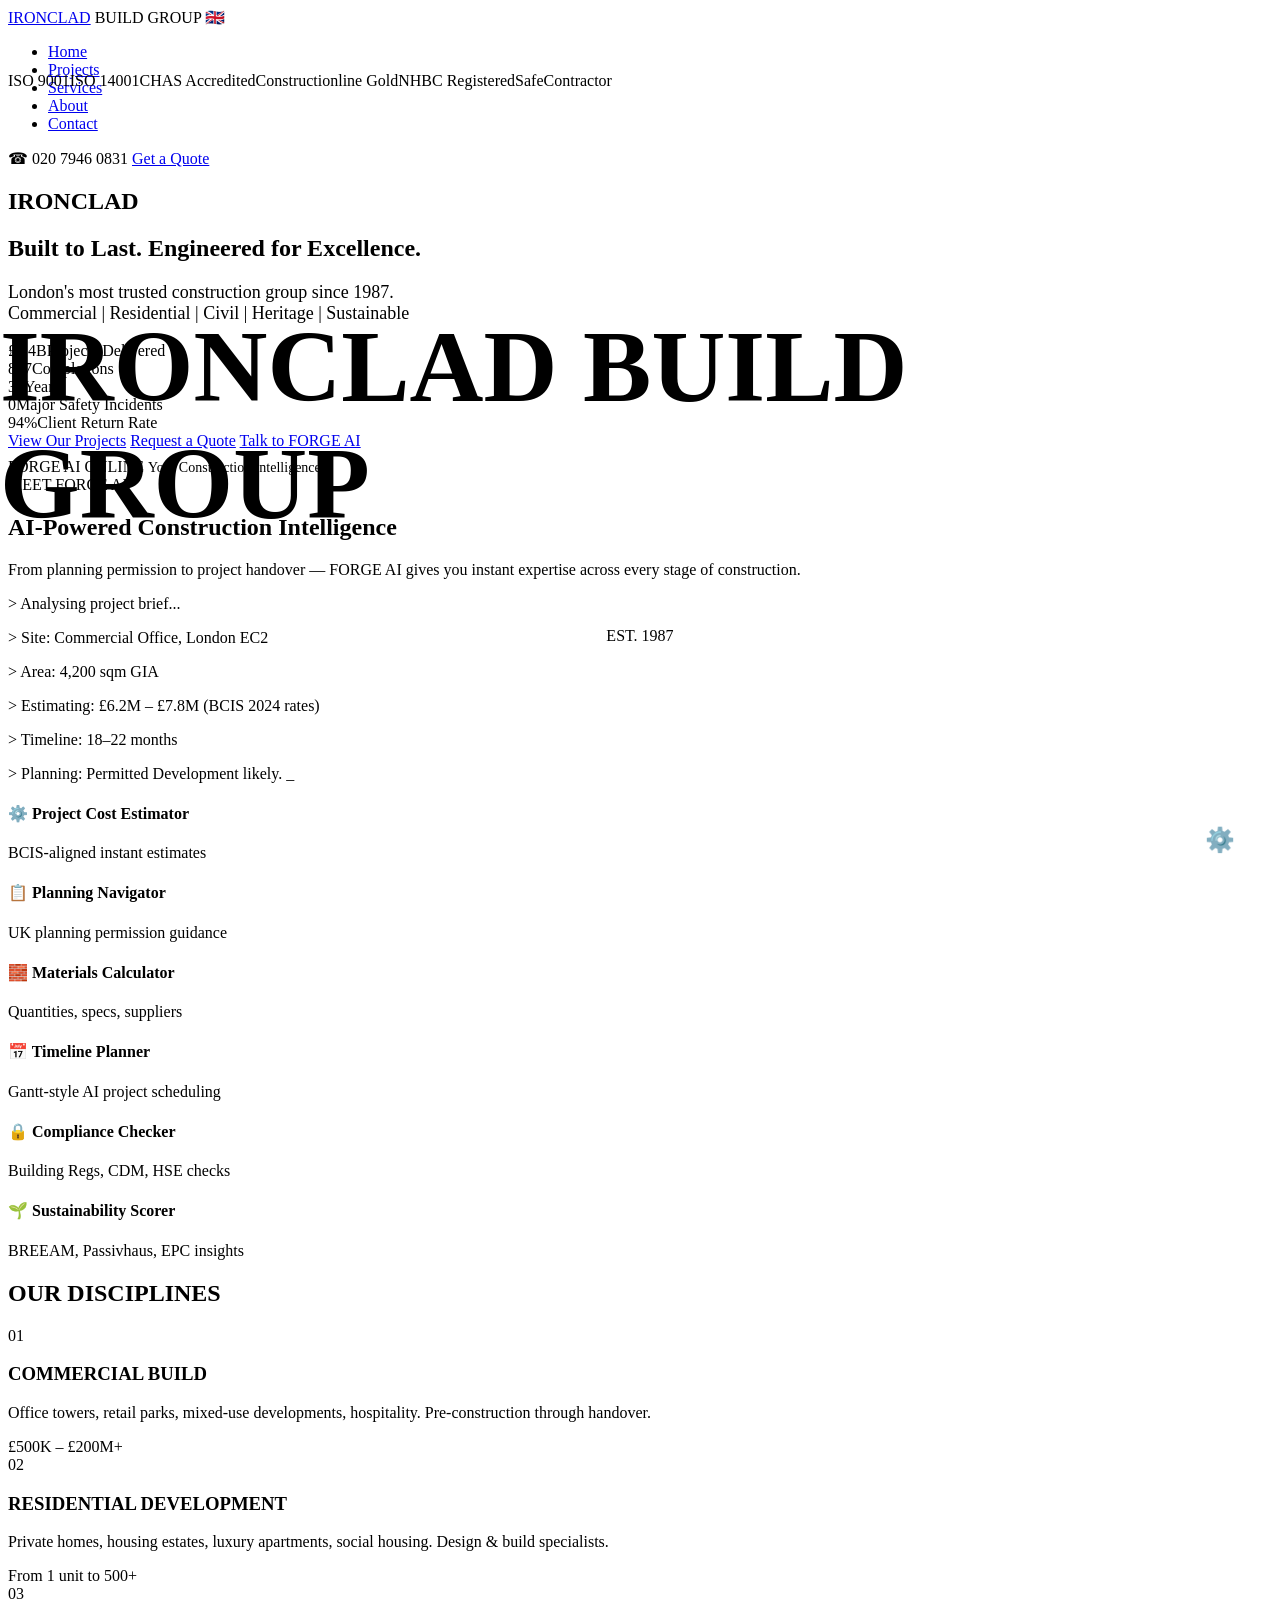
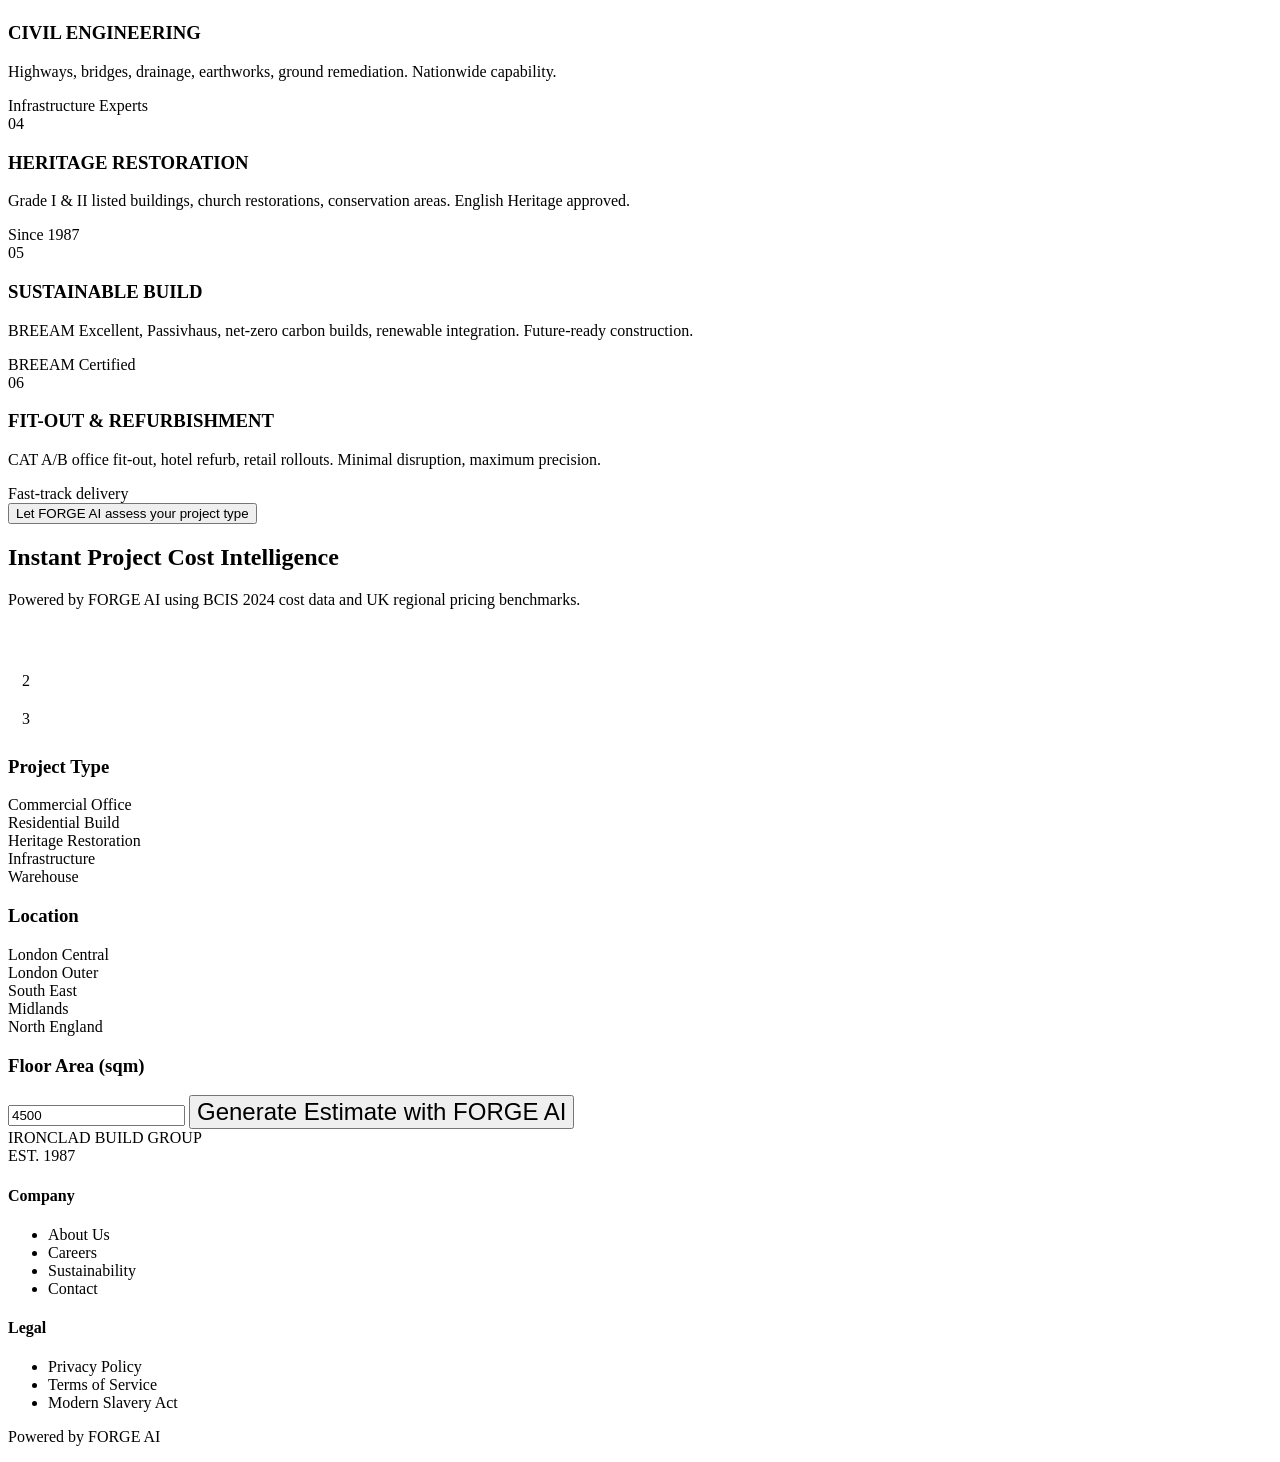
==== index.html @ 3a33c3cc "Add files via upload" ====
<!DOCTYPE html>
<html lang="en">
<head>
  <meta charset="UTF-8">
  <meta name="viewport" content="width=device-width, initial-scale=1.0">
  <title>IRONCLAD BUILD GROUP | UK Construction Contractors</title>
  <meta name="description" content="London's most trusted premium construction group since 1987. Specialising in Commercial, Residential, Civil Engineering, and Heritage Restoration.">
  <meta name="theme-color" content="#0C0C0C">
  <link rel="canonical" href="https://ironcladbuild.co.uk">
  
  <link rel="preconnect" href="https://fonts.googleapis.com">
  <link rel="preconnect" href="https://fonts.gstatic.com" crossorigin>
  <link href="https://fonts.googleapis.com/css2?family=Barlow+Semi+Condensed:wght@400;600&family=JetBrains+Mono&family=Oswald:wght@400;700;900&family=Source+Serif+4:opsz,wght@8..60,400;8..60,600&display=swap" rel="stylesheet">
  
  <link rel="stylesheet" href="css/variables.css">
  <link rel="stylesheet" href="css/reset.css">
  <link rel="stylesheet" href="css/typography.css">
  <link rel="stylesheet" href="css/layout.css">
  <link rel="stylesheet" href="css/components.css">
  <link rel="stylesheet" href="css/animations.css">
  <link rel="stylesheet" href="css/responsive.css">
  
  <script type="application/ld+json">
  {
    "@context": "https://schema.org",
    "@type": "ConstructionContractor",
    "name": "IRONCLAD BUILD GROUP",
    "foundingDate": "1987",
    "address": {
      "@type": "PostalAddress",
      "addressLocality": "London",
      "addressCountry": "UK"
    },
    "telephone": "+44 20 7946 0831",
    "url": "https://ironcladbuild.co.uk"
  }
  </script>

  <script type="module" src="js/main.js" defer></script>
</head>
<body>

  <!-- PAGE INTRO -->
  <div class="site-intro" style="position:fixed; inset:0; background:var(--color-void); z-index:99999; display:flex; flex-direction:column; align-items:center; justify-content:center; transition:clip-path 1s cubic-bezier(0.7,0,0.3,1);">
    <h1 class="font-display color-chrome" style="font-size:clamp(40px, 8vw, 120px);">IRONCLAD BUILD GROUP</h1>
    <p class="font-mono color-amber tracking-widest mt-4">EST. 1987</p>
  </div>

  <!-- NAVIGATION -->
  <nav class="nav">
    <div class="container nav-container w-full">
      <div class="nav__logo">
        <a href="#" class="nav__logo-main">IRONCLAD</a>
        <span class="nav__logo-sub">BUILD GROUP 🇬🇧</span>
      </div>
      <ul class="nav__links">
        <li><a href="#hero" class="nav__link">Home</a></li>
        <li><a href="#projects" class="nav__link">Projects</a></li>
        <li><a href="#services" class="nav__link">Services</a></li>
        <li><a href="#team" class="nav__link">About</a></li>
        <li><a href="#contact" class="nav__link">Contact</a></li>
      </ul>
      <div class="nav__right">
        <span class="nav__phone">☎ 020 7946 0831</span>
        <a href="#contact" class="btn btn-blue nav__cta">Get a Quote</a>
      </div>
    </div>
  </nav>
  <div class="accreditation-strip" style="position:absolute; top:72px; width:100%; z-index:190;">
    <span>ISO 9001</span><span>ISO 14001</span><span>CHAS Accredited</span><span>Constructionline Gold</span><span>NHBC Registered</span><span>SafeContractor</span>
  </div>

  <!-- HERO -->
  <section id="hero" class="hero">
    <div class="hero__bg"></div>
    <div class="hero__blueprint"></div>
    <div class="hero__scanline"></div>
    
    <div class="container hero__content w-full h-full flex flex-col justify-center">
      <h1 class="hero__mega animate-from-left">IRONCLAD</h1>
      <h2 class="hero__headline animate-on-scroll">Built to Last. Engineered for Excellence.</h2>
      <p class="font-body color-chrome mt-4" style="max-width:600px; font-size:18px;">London's most trusted construction group since 1987.<br>Commercial | Residential | Civil | Heritage | Sustainable</p>
      
      <div class="hero__stats animate-on-scroll stagger-2">
        <div class="hero__stat"><span class="hero__stat-val">£2.4B</span><span class="hero__stat-label">Projects Delivered</span></div>
        <div class="hero__stat"><span class="hero__stat-val">847</span><span class="hero__stat-label">Completions</span></div>
        <div class="hero__stat"><span class="hero__stat-val">36</span><span class="hero__stat-label">Years</span></div>
        <div class="hero__stat"><span class="hero__stat-val">0</span><span class="hero__stat-label">Major Safety Incidents</span></div>
        <div class="hero__stat"><span class="hero__stat-val">94%</span><span class="hero__stat-label">Client Return Rate</span></div>
      </div>
      
      <div class="flex gap-4 mt-8 animate-on-scroll stagger-3">
        <a href="#projects" class="btn btn-blue">View Our Projects</a>
        <a href="#contact" class="btn btn-amber">Request a Quote</a>
        <a href="#forge-intro" class="btn btn-ghost hover-blue-glow">Talk to FORGE AI</a>
      </div>
    </div>
    
    <!-- FORGE TEASER -->
    <div class="forge-teaser hover-blue-glow" style="cursor:pointer; z-index:30;" id="forge-teaser-btn">
      <div class="pulse-dot" style="width:8px; height:8px; background:var(--color-amber); border-radius:50%; animation:amber-pulse 2s infinite;"></div>
      <div class="flex flex-col">
        <span class="font-mono text-label color-amber">FORGE AI ONLINE</span>
        <span class="font-heading" style="font-size:14px;">Your Construction Intelligence</span>
      </div>
    </div>
  </section>

  <!-- FORGE INTRO -->
  <section id="forge-intro" class="section section--concrete border-bottom">
    <div class="container grid grid-2">
      <div class="flex flex-col justify-center animate-on-scroll">
        <span class="font-mono text-label color-amber mb-2">MEET FORGE AI</span>
        <h2 class="font-heading text-headline">AI-Powered Construction Intelligence</h2>
        <p class="font-body text-body color-muted mt-4 max-w-lg">From planning permission to project handover — FORGE AI gives you instant expertise across every stage of construction.</p>
        
        <div class="mt-8 bg-void p-6 border-blueprint">
          <p class="font-mono text-small color-blue">> Analysing project brief...</p>
          <p class="font-mono text-small color-chrome mt-2">> Site: Commercial Office, London EC2</p>
          <p class="font-mono text-small color-chrome">> Area: 4,200 sqm GIA</p>
          <p class="font-mono text-small color-amber mt-2">> Estimating: £6.2M – £7.8M (BCIS 2024 rates)</p>
          <p class="font-mono text-small color-chrome mt-2">> Timeline: 18–22 months</p>
          <p class="font-mono text-small color-lime mt-2">> Planning: Permitted Development likely. <span style="animation:hazardPulse 1s infinite;">_</span></p>
        </div>
      </div>
      
      <div class="grid grid-2 gap-4 animate-on-scroll stagger-2">
        <div class="p-6 bg-plate border">
          <h4 class="font-heading text-title">⚙️ Project Cost Estimator</h4>
          <p class="font-body text-small color-muted mt-2">BCIS-aligned instant estimates</p>
        </div>
        <div class="p-6 bg-plate border">
          <h4 class="font-heading text-title">📋 Planning Navigator</h4>
          <p class="font-body text-small color-muted mt-2">UK planning permission guidance</p>
        </div>
        <div class="p-6 bg-plate border">
          <h4 class="font-heading text-title">🧱 Materials Calculator</h4>
          <p class="font-body text-small color-muted mt-2">Quantities, specs, suppliers</p>
        </div>
        <div class="p-6 bg-plate border">
          <h4 class="font-heading text-title">📅 Timeline Planner</h4>
          <p class="font-body text-small color-muted mt-2">Gantt-style AI project scheduling</p>
        </div>
        <div class="p-6 bg-plate border">
          <h4 class="font-heading text-title">🔒 Compliance Checker</h4>
          <p class="font-body text-small color-muted mt-2">Building Regs, CDM, HSE checks</p>
        </div>
        <div class="p-6 bg-plate border">
          <h4 class="font-heading text-title">🌱 Sustainability Scorer</h4>
          <p class="font-body text-small color-muted mt-2">BREEAM, Passivhaus, EPC insights</p>
        </div>
      </div>
    </div>
  </section>

  <!-- SERVICES -->
  <section id="services" class="section services">
    <div class="container animate-on-scroll">
      <h2 class="font-display text-headline mb-8">OUR DISCIPLINES</h2>
      <div class="services__grid">
        <!-- Service cards injected by JS or hardcoded below -->
        <div class="service-card hover-lift-heavy">
          <div class="service-card__number">01</div>
          <div class="service-card__content">
            <h3 class="font-display text-title mt-4">COMMERCIAL BUILD</h3>
            <p class="font-body color-muted mt-2 mb-4">Office towers, retail parks, mixed-use developments, hospitality. Pre-construction through handover.</p>
            <span class="service-card__tag">£500K – £200M+</span>
          </div>
        </div>
        <div class="service-card hover-lift-heavy">
          <div class="service-card__number">02</div>
          <div class="service-card__content">
            <h3 class="font-display text-title mt-4">RESIDENTIAL DEVELOPMENT</h3>
            <p class="font-body color-muted mt-2 mb-4">Private homes, housing estates, luxury apartments, social housing. Design & build specialists.</p>
            <span class="service-card__tag">From 1 unit to 500+</span>
          </div>
        </div>
        <div class="service-card hover-lift-heavy">
          <div class="service-card__number">03</div>
          <div class="service-card__content">
            <h3 class="font-display text-title mt-4">CIVIL ENGINEERING</h3>
            <p class="font-body color-muted mt-2 mb-4">Highways, bridges, drainage, earthworks, ground remediation. Nationwide capability.</p>
            <span class="service-card__tag">Infrastructure Experts</span>
          </div>
        </div>
        <div class="service-card hover-lift-heavy">
          <div class="service-card__number">04</div>
          <div class="service-card__content">
            <h3 class="font-display text-title mt-4">HERITAGE RESTORATION</h3>
            <p class="font-body color-muted mt-2 mb-4">Grade I & II listed buildings, church restorations, conservation areas. English Heritage approved.</p>
            <span class="service-card__tag">Since 1987</span>
          </div>
        </div>
        <div class="service-card hover-lift-heavy">
          <div class="service-card__number">05</div>
          <div class="service-card__content">
            <h3 class="font-display text-title mt-4">SUSTAINABLE BUILD</h3>
            <p class="font-body color-muted mt-2 mb-4">BREEAM Excellent, Passivhaus, net-zero carbon builds, renewable integration. Future-ready construction.</p>
            <span class="service-card__tag">BREEAM Certified</span>
          </div>
        </div>
        <div class="service-card hover-lift-heavy">
          <div class="service-card__number">06</div>
          <div class="service-card__content">
            <h3 class="font-display text-title mt-4">FIT-OUT & REFURBISHMENT</h3>
            <p class="font-body color-muted mt-2 mb-4">CAT A/B office fit-out, hotel refurb, retail rollouts. Minimal disruption, maximum precision.</p>
            <span class="service-card__tag">Fast-track delivery</span>
          </div>
        </div>
      </div>
      <div class="mt-8 text-center w-full focus">
         <button class="btn btn-ghost">Let FORGE AI assess your project type</button>
      </div>
    </div>
  </section>

  <!-- ESTIMATOR -->
  <section id="estimator" class="section section--dark estimator border-top border-bottom">
    <div class="container animate-on-scroll">
      <div class="text-center mb-8">
        <h2 class="font-display text-headline">Instant Project Cost Intelligence</h2>
        <p class="font-body color-muted max-w-2xl mx-auto">Powered by FORGE AI using BCIS 2024 cost data and UK regional pricing benchmarks.</p>
      </div>
      
      <div class="est-progress flex-center gap-4 mb-8">
        <div class="circle" style="width:36px;height:36px;border-radius:50%;border:1px solid var(--color-blue);background:var(--color-blue);color:#fff;display:flex;align-items:center;justify-content:center;">1</div>
        <div style="height:2px; flex:1; background:var(--color-border);"></div>
        <div class="circle" style="width:36px;height:36px;border-radius:50%;border:1px solid var(--color-border);display:flex;align-items:center;justify-content:center;">2</div>
        <div style="height:2px; flex:1; background:var(--color-border);"></div>
        <div class="circle" style="width:36px;height:36px;border-radius:50%;border:1px solid var(--color-border);display:flex;align-items:center;justify-content:center;">3</div>
      </div>

      <div class="bg-plate p-8 border" id="est-step-container">
        <h3 class="font-heading text-title mb-4">Project Type</h3>
        <div class="flex flex-wrap gap-2 mb-8">
          <div class="chip selected">Commercial Office</div>
          <div class="chip">Residential Build</div>
          <div class="chip">Heritage Restoration</div>
          <div class="chip">Infrastructure</div>
          <div class="chip">Warehouse</div>
        </div>
        
        <h3 class="font-heading text-title mb-4">Location</h3>
        <div class="flex flex-wrap gap-2 mb-8">
          <div class="chip selected">London Central</div>
          <div class="chip">London Outer</div>
          <div class="chip">South East</div>
          <div class="chip">Midlands</div>
          <div class="chip">North England</div>
        </div>
        
        <h3 class="font-heading text-title mb-4">Floor Area (sqm)</h3>
        <input type="number" class="w-full p-4 bg-void border color-chrome mb-4" placeholder="e.g. 4500" value="4500">
        
        <button class="btn btn-blue w-full est-btn-generate" style="font-size:24px;">Generate Estimate with FORGE AI</button>
      </div>
      
      <div class="estimate-result bg-void border mt-8 p-8" id="est-result-panel" style="display:none; border-top: 3px solid var(--color-blue);">
         <!-- JS injected results -->
      </div>
    </div>
  </section>

  <!-- TIMELINE PLANNER & OTHERS OMITTED FOR BREVITY, JS PLUGGED LATER -->

  <footer class="footer bg-void border-top section">
    <div class="container grid grid-4">
      <div>
        <div class="font-display text-title mb-2">IRONCLAD BUILD GROUP</div>
        <div class="font-mono color-amber text-small">EST. 1987</div>
      </div>
      <div>
        <h4 class="font-heading text-subtitle mb-4">Company</h4>
        <ul class="color-muted gap-2 flex flex-col font-body">
          <li>About Us</li><li>Careers</li><li>Sustainability</li><li>Contact</li>
        </ul>
      </div>
      <div>
        <h4 class="font-heading text-subtitle mb-4">Legal</h4>
        <ul class="color-muted gap-2 flex flex-col font-body">
          <li>Privacy Policy</li><li>Terms of Service</li><li>Modern Slavery Act</li>
        </ul>
      </div>
      <div>
         <p class="font-mono color-chrome text-small">Powered by FORGE AI</p>
      </div>
    </div>
  </footer>

  <!-- FORGE AI WIDGET -->
  <div class="forge-fab" style="position:fixed;bottom:30px;right:30px;width:60px;height:60px;background:var(--color-blue);border-radius:50%;display:flex;align-items:center;justify-content:center;cursor:pointer;z-index:999;box-shadow:var(--shadow-blue);">
     <span style="font-size:24px;">⚙️</span>
  </div>

</body>
</html>
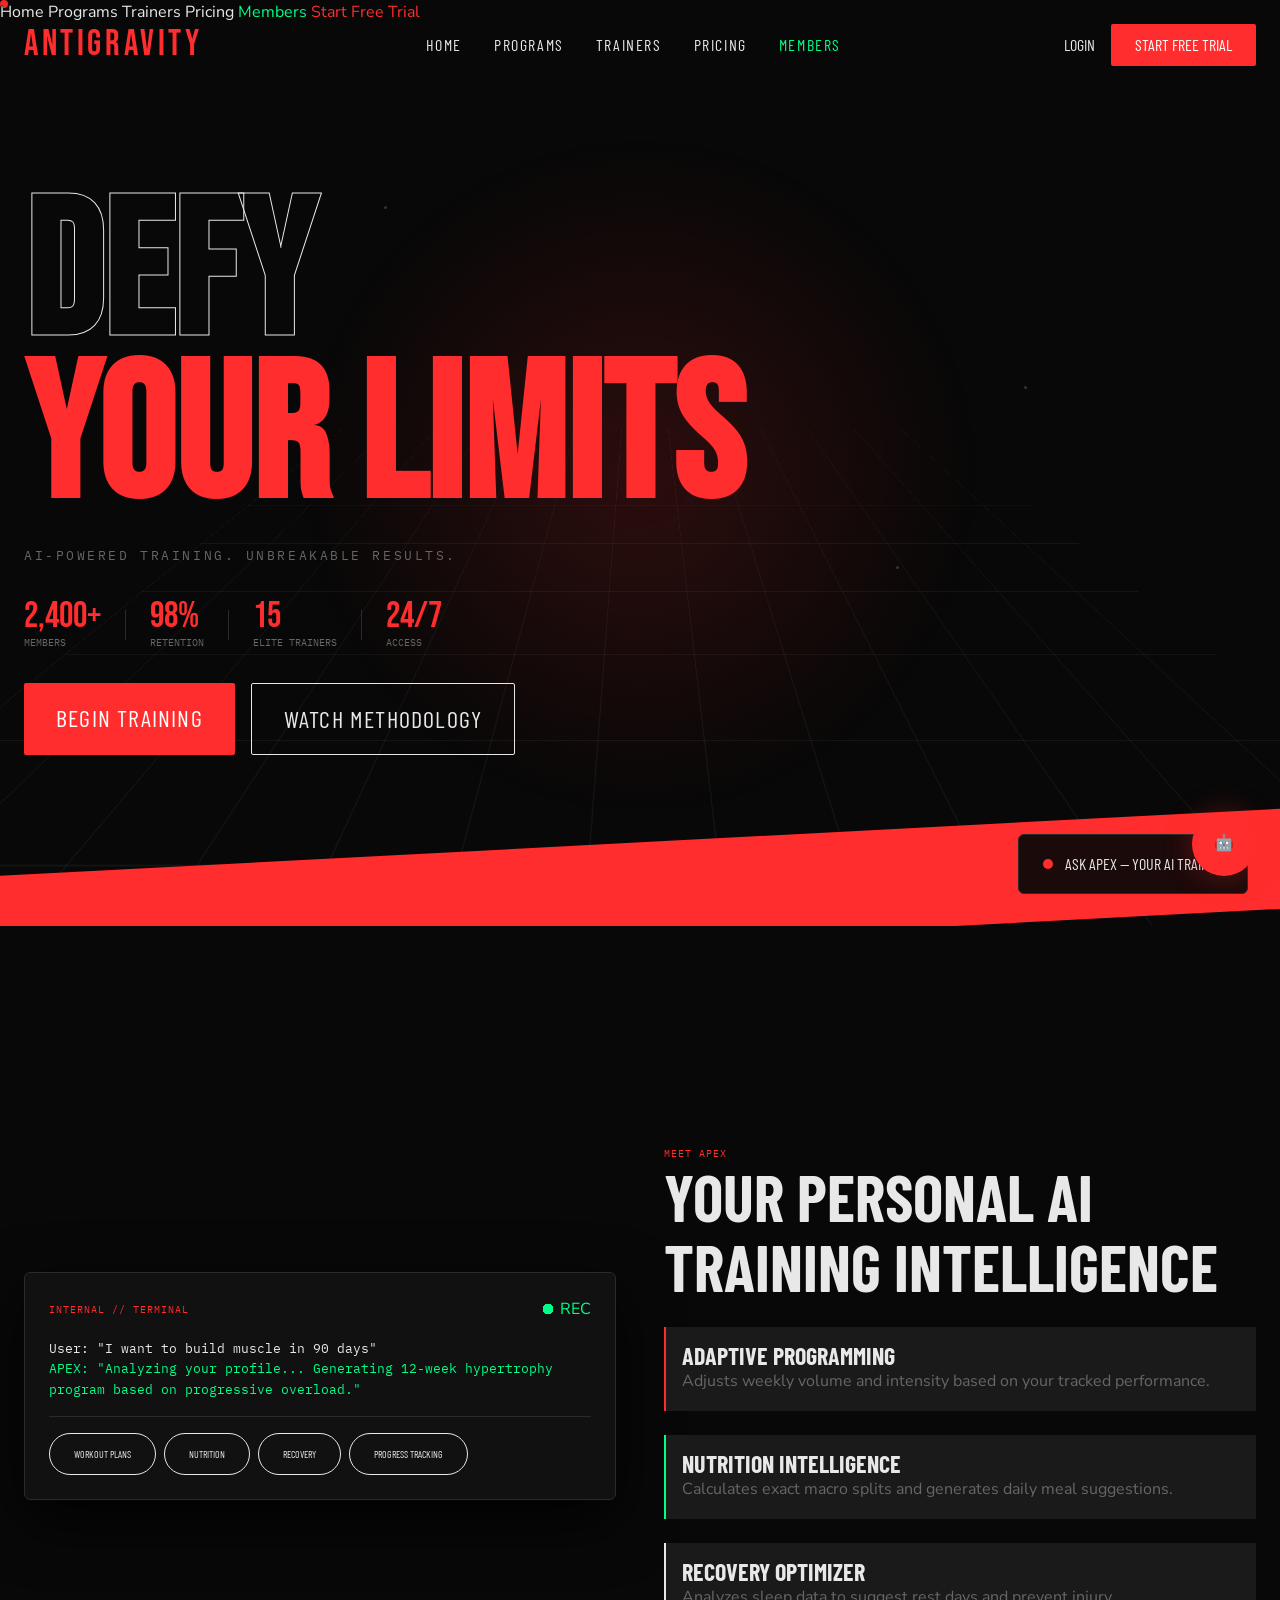
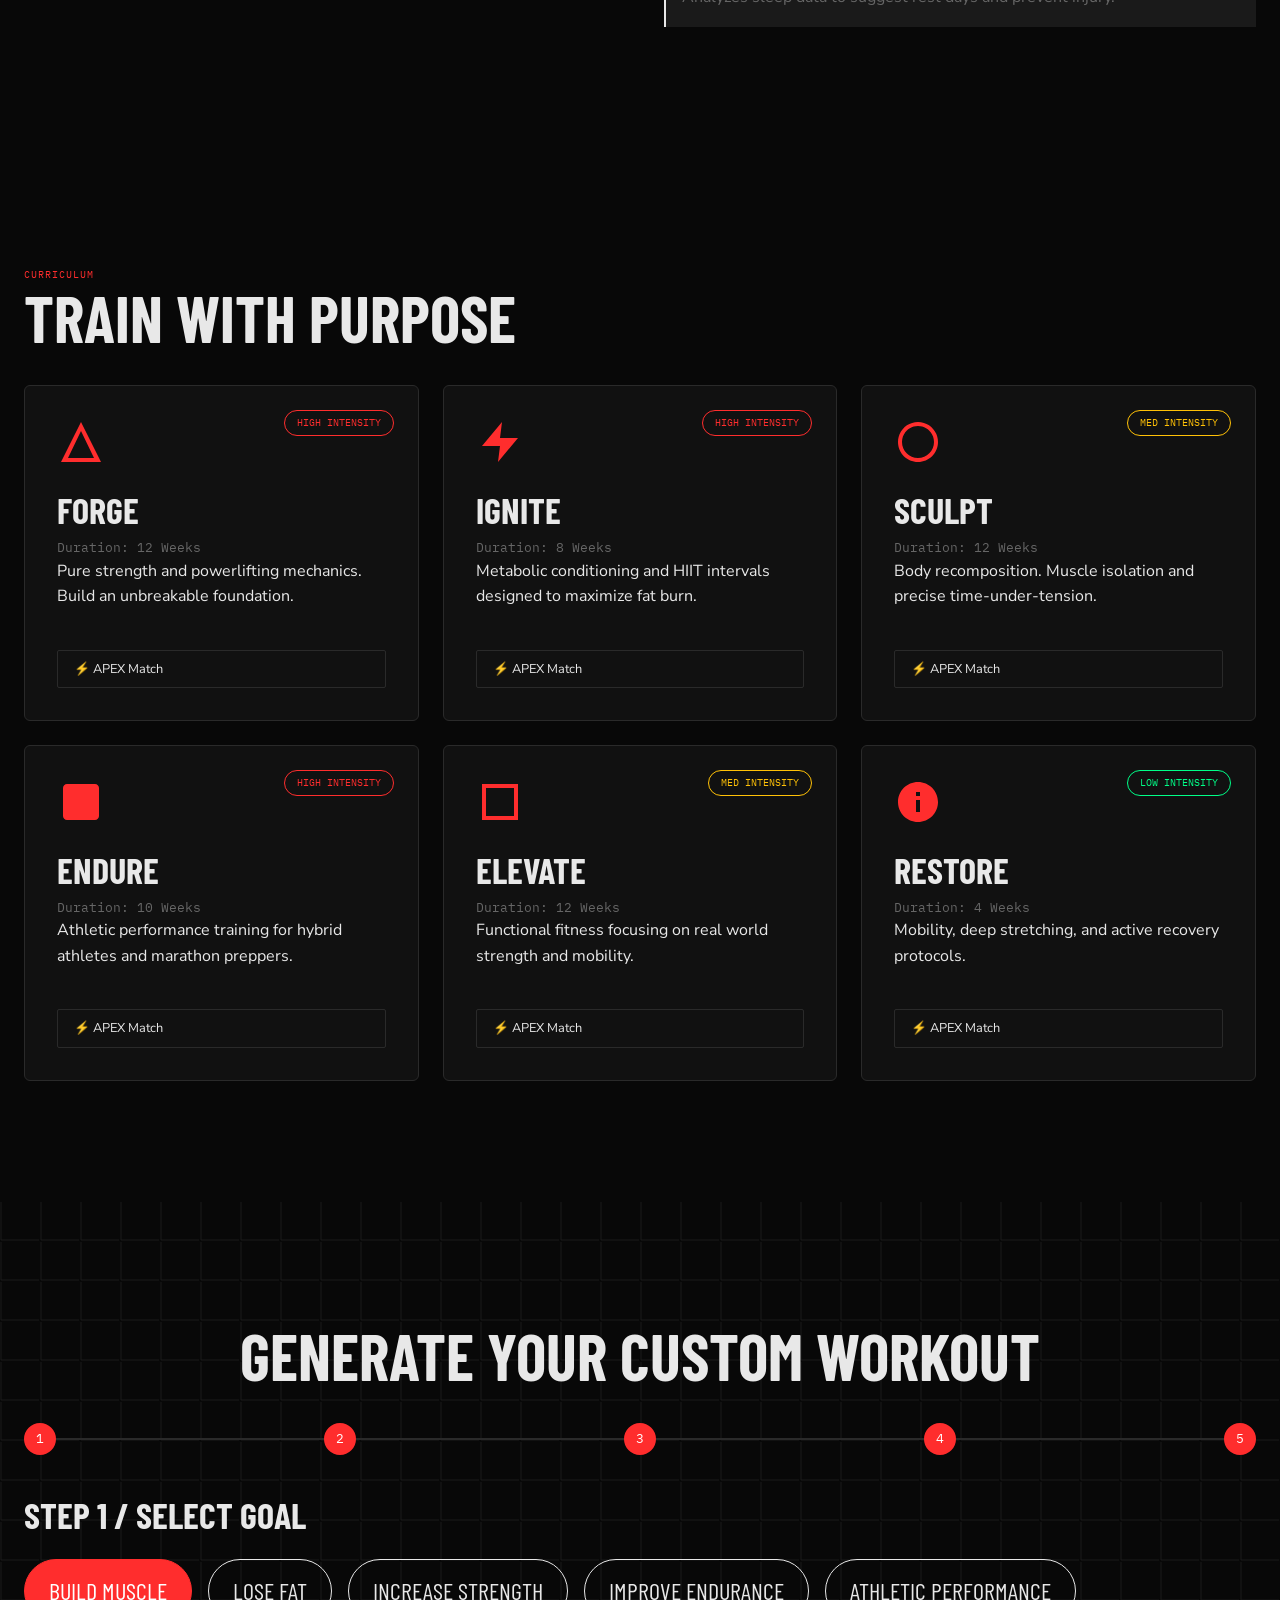
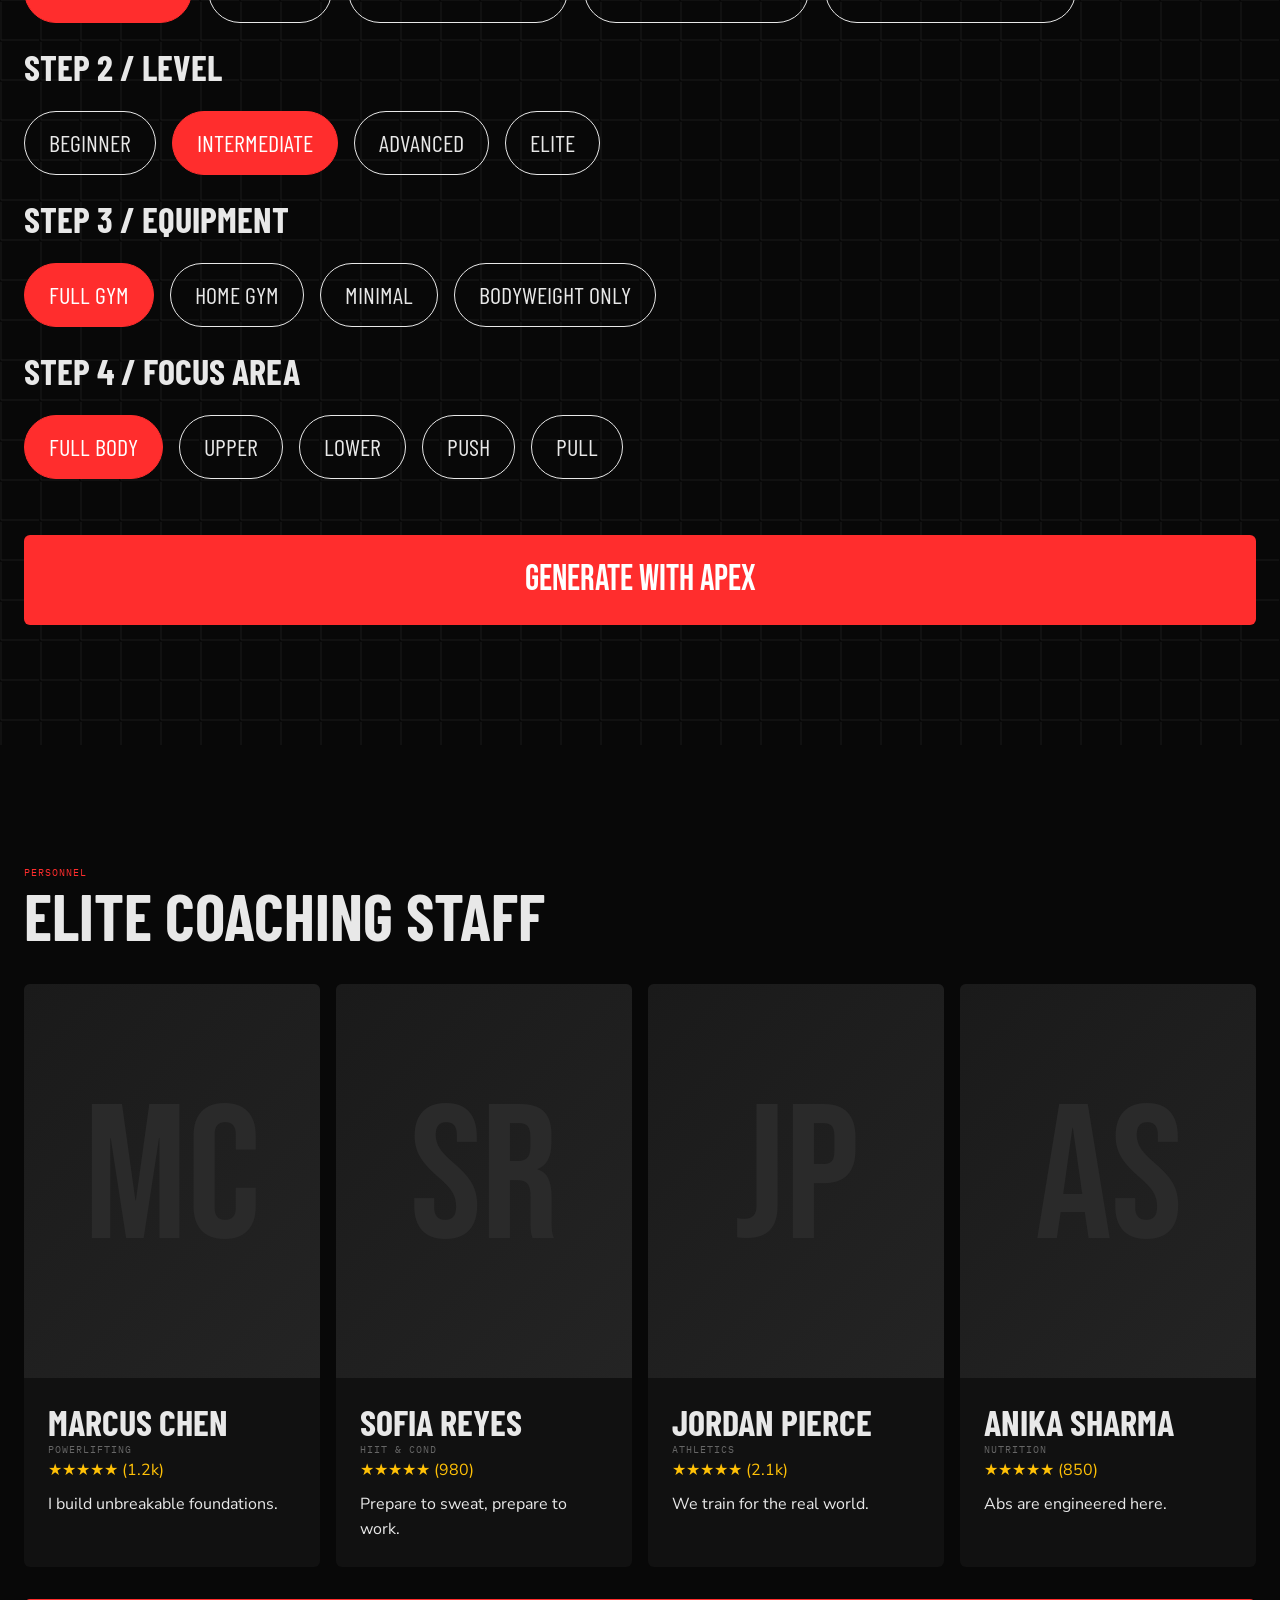
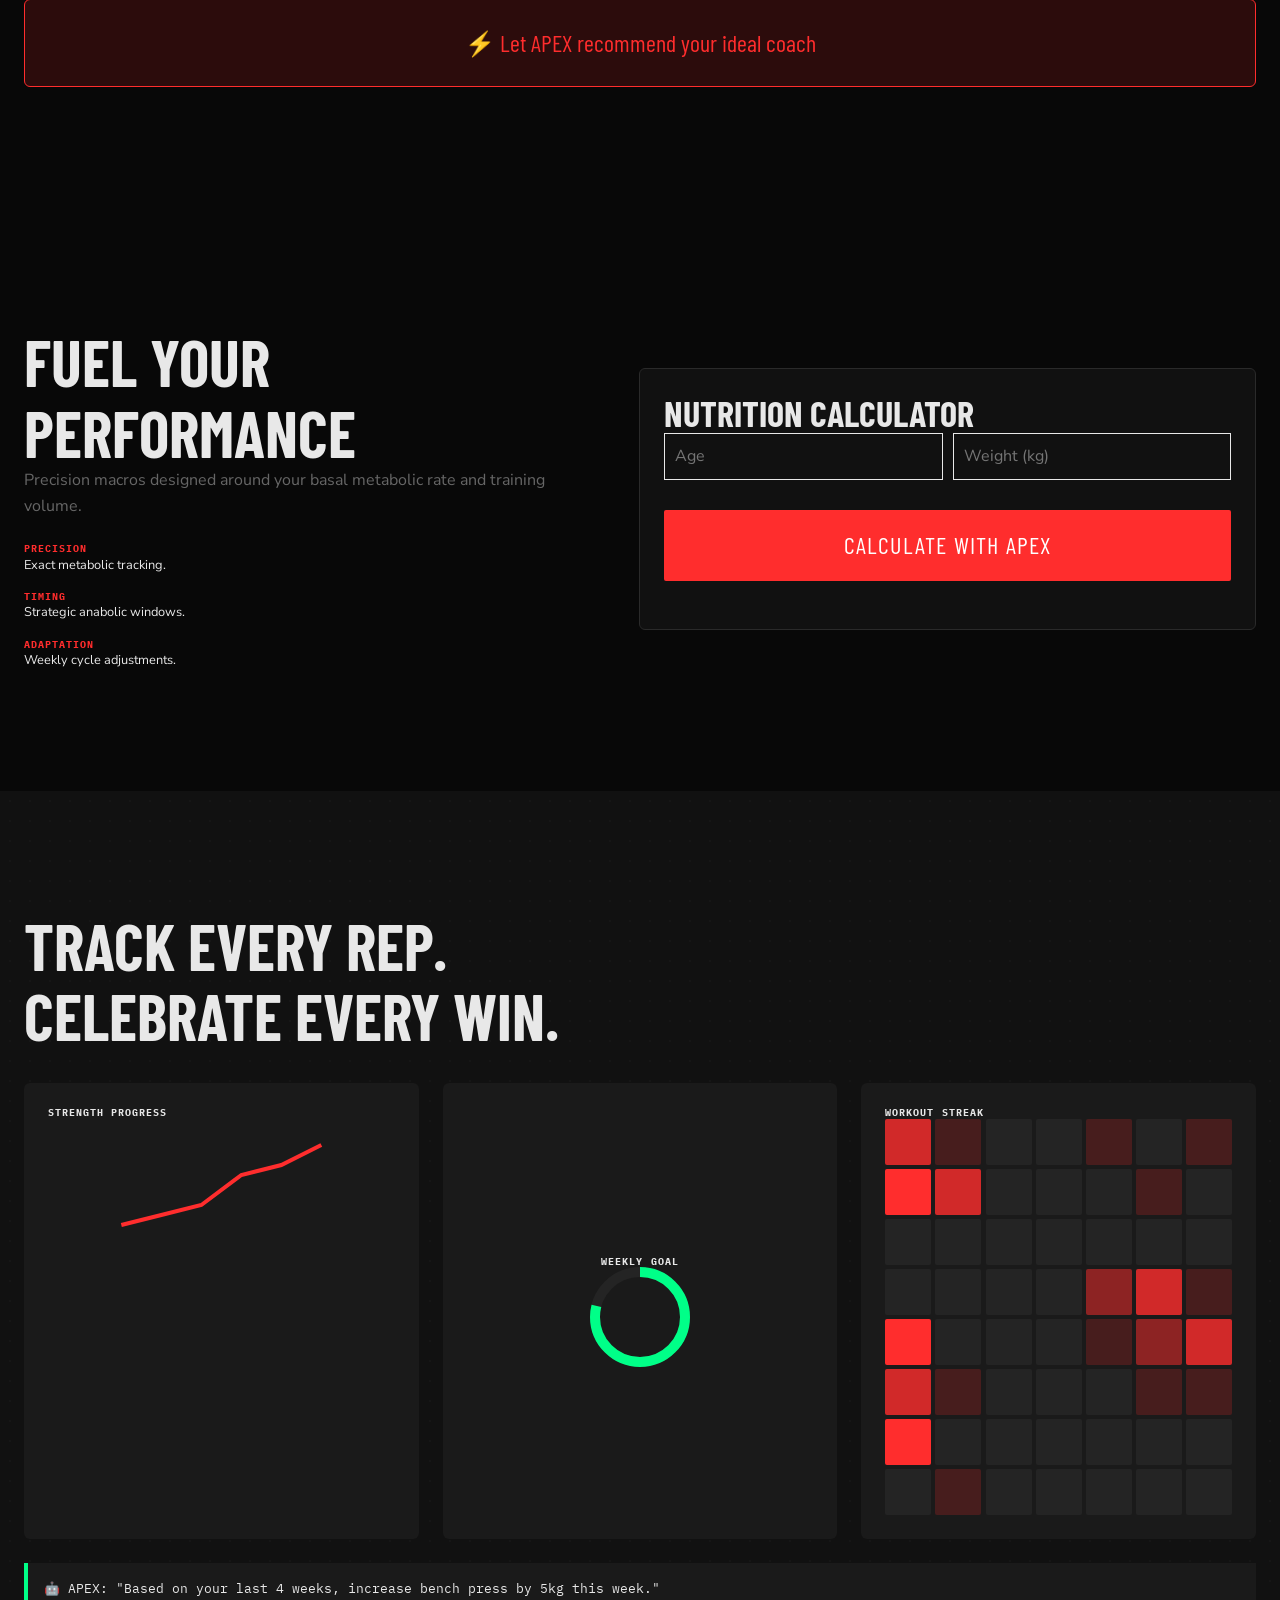
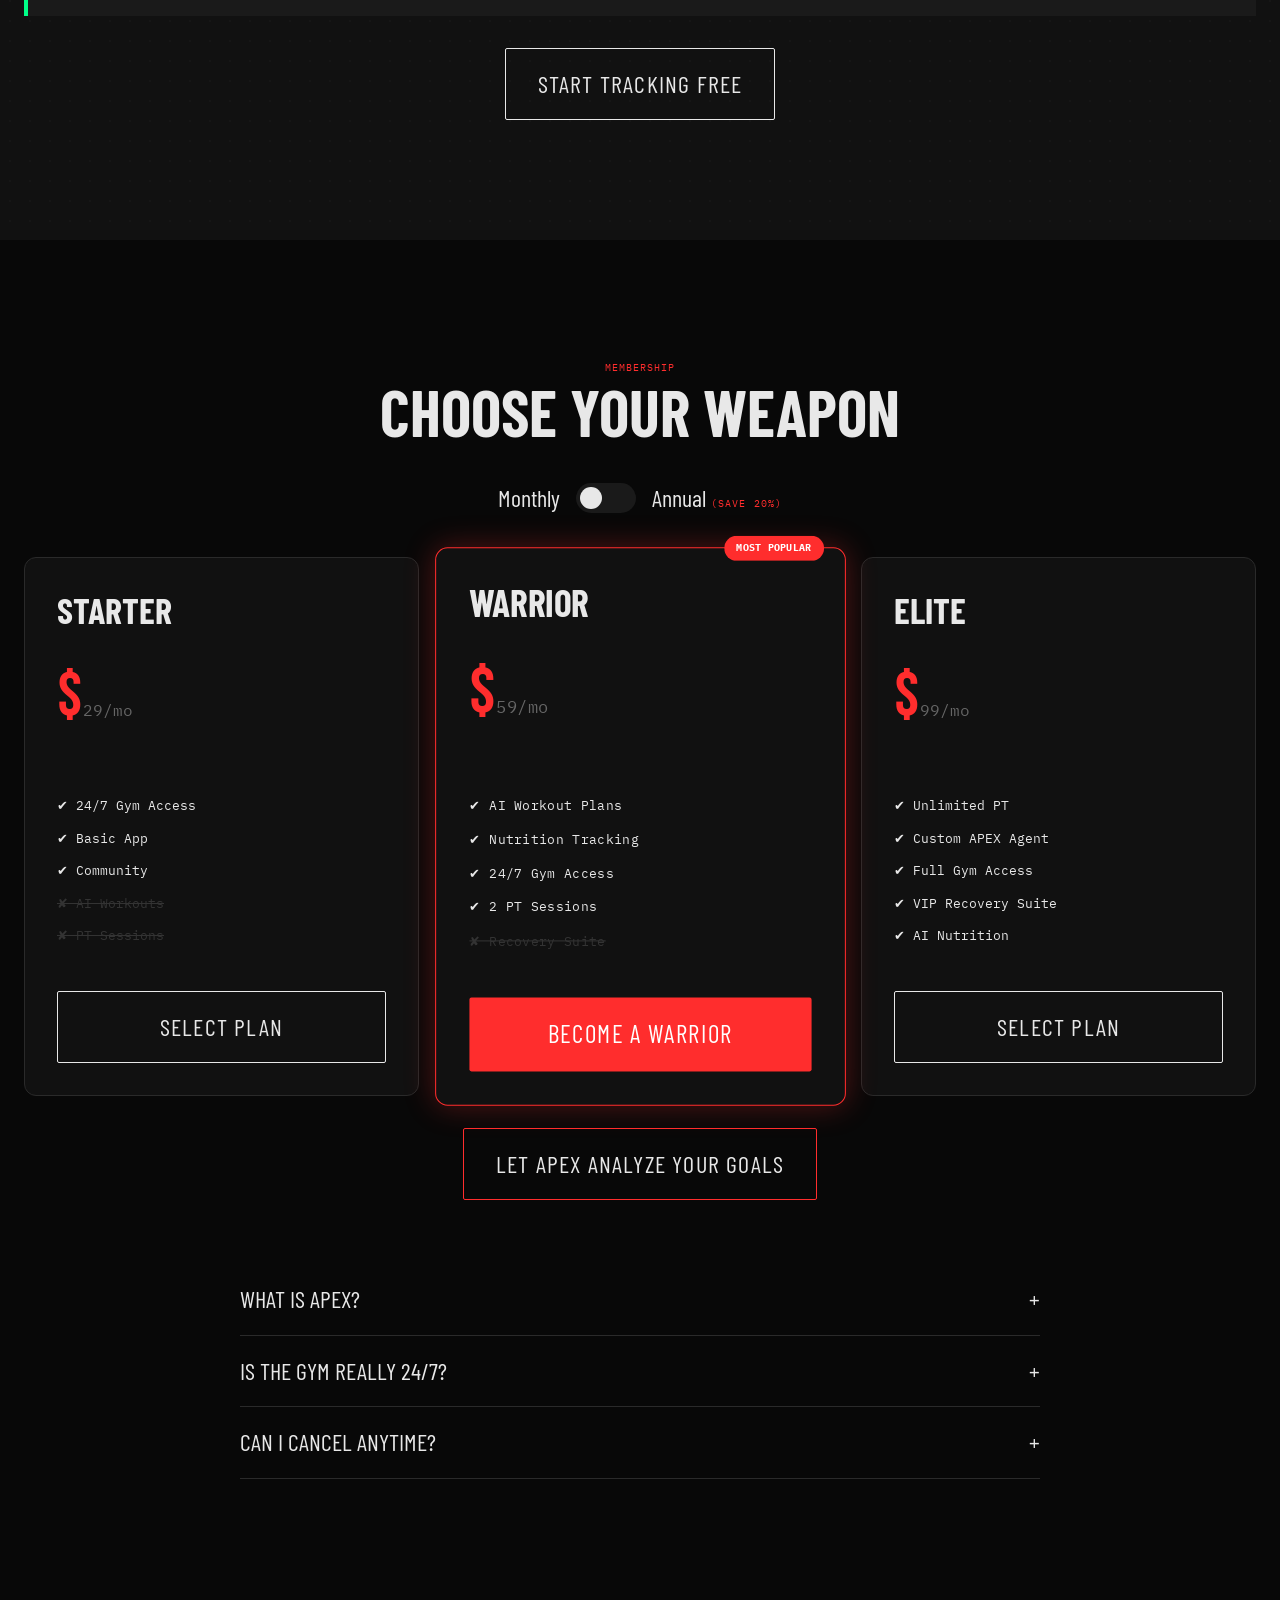
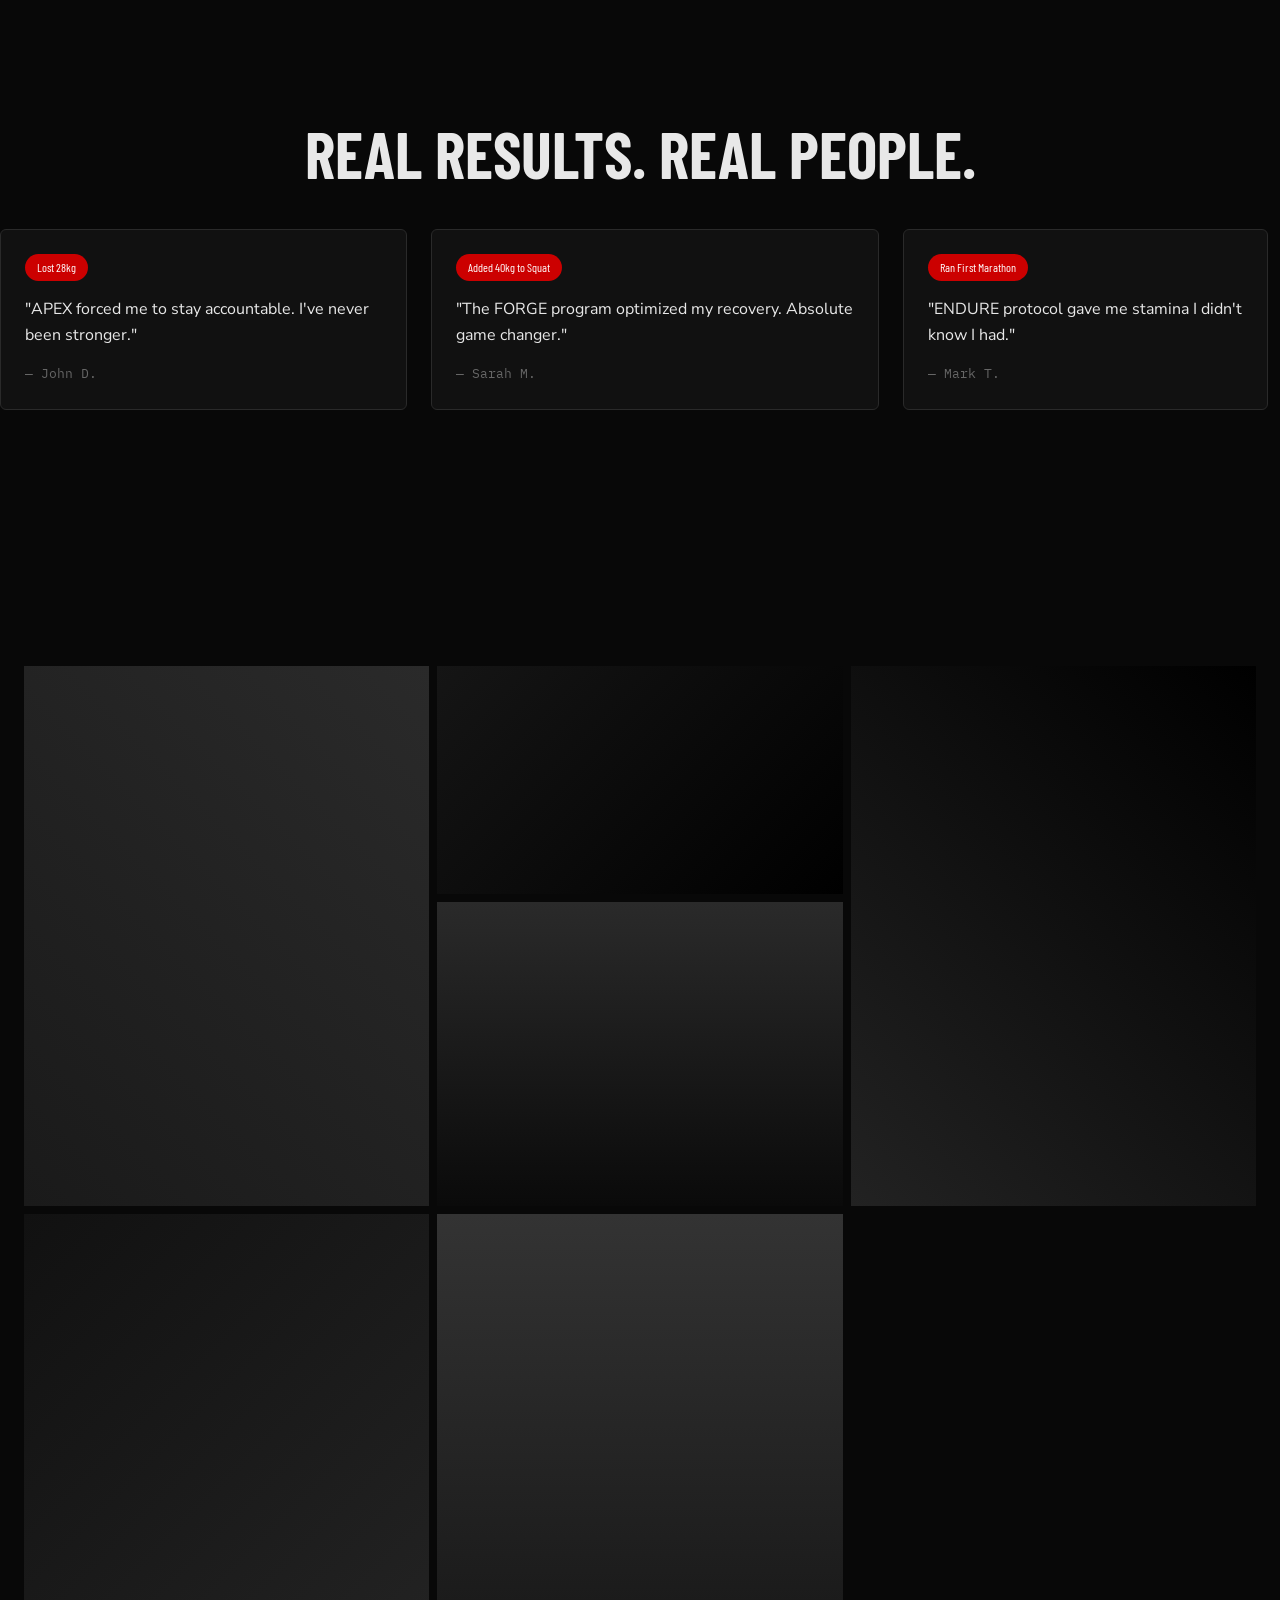
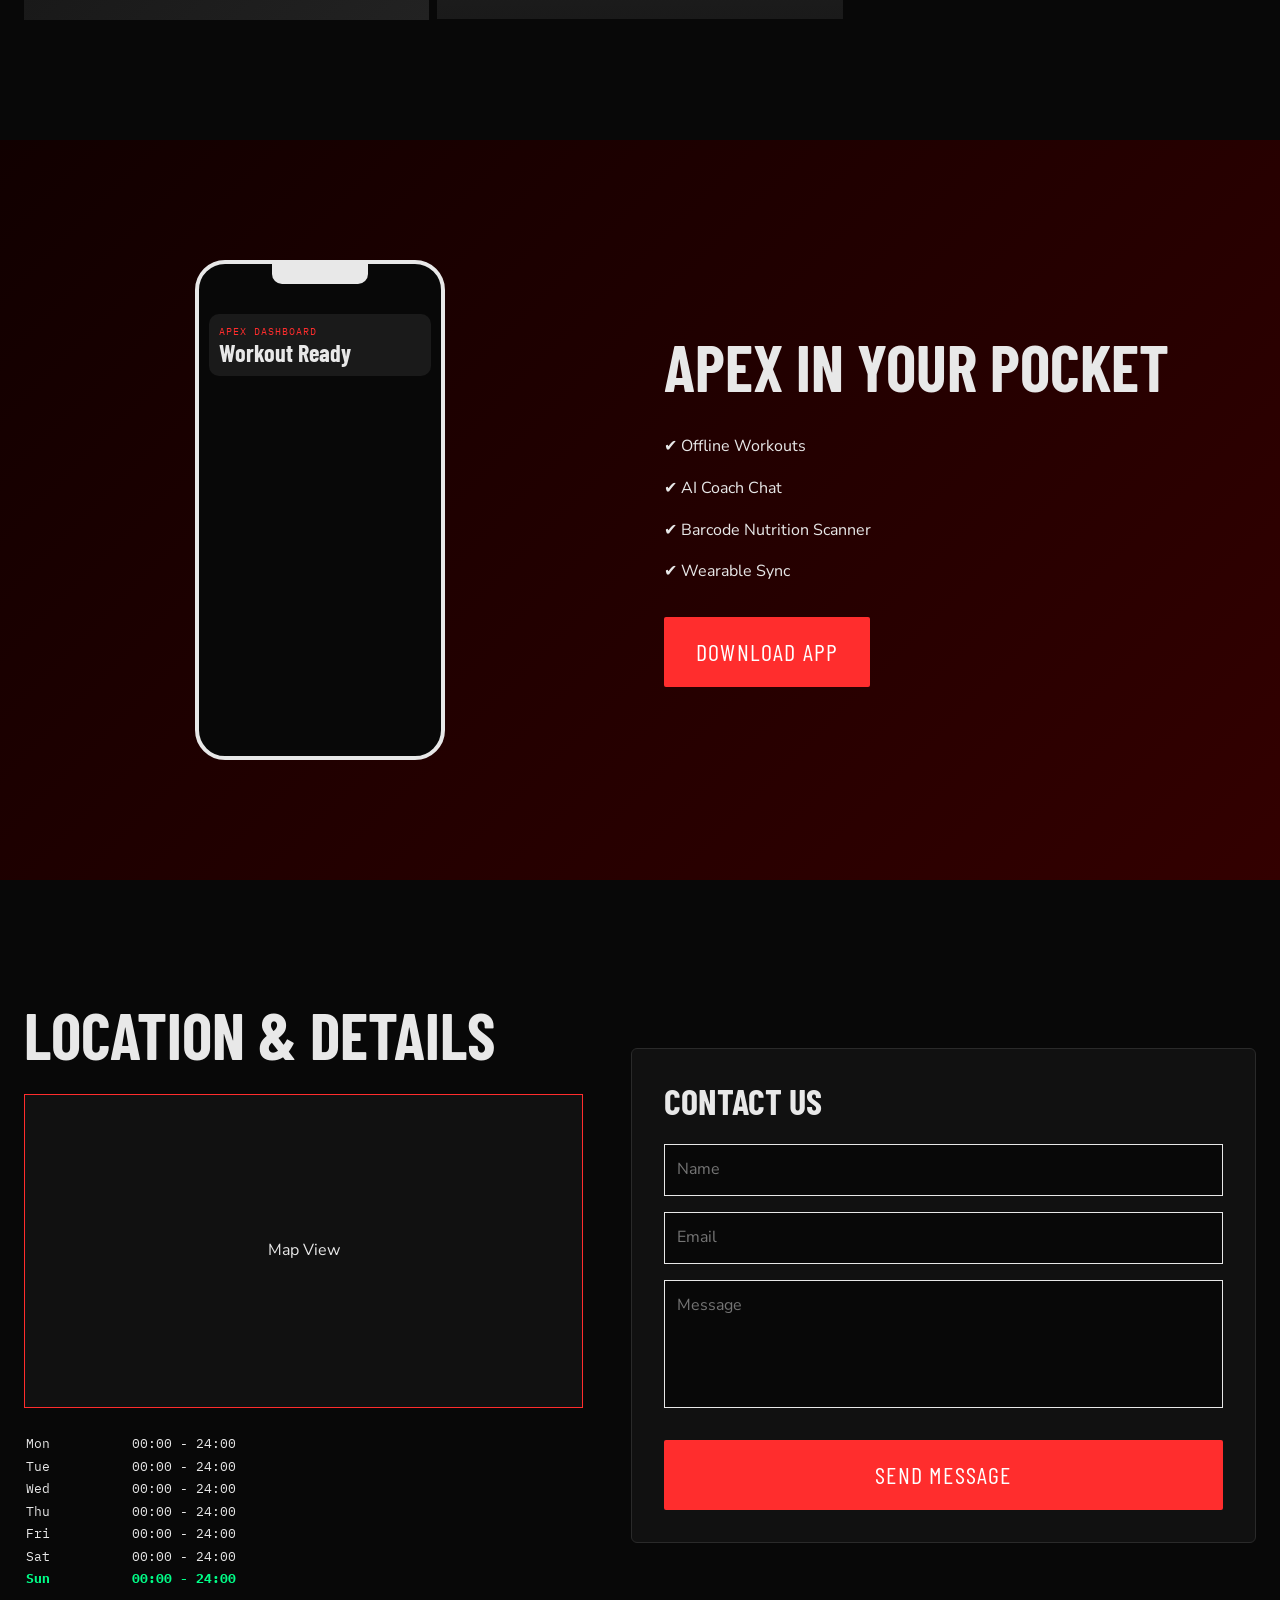
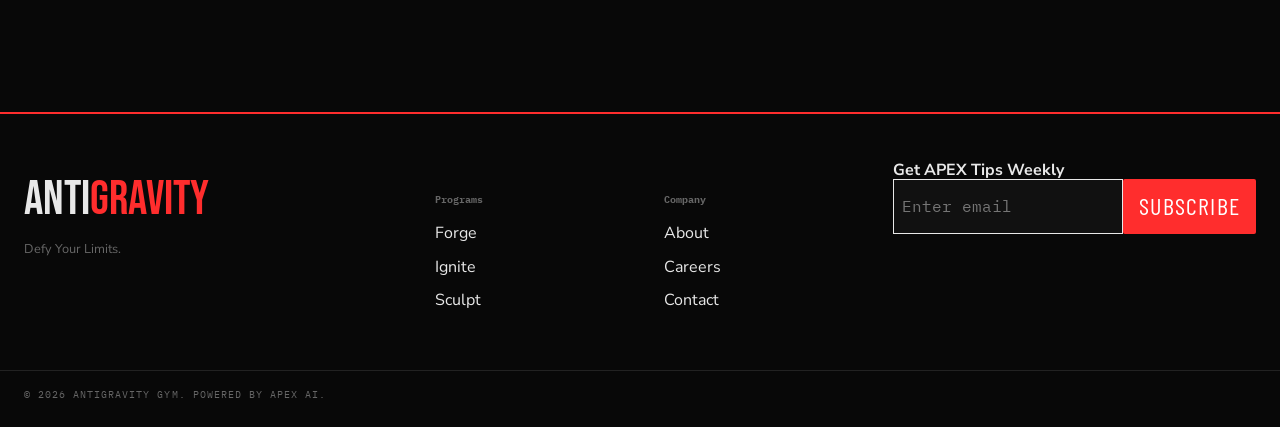
==== commit cec2a678: "Initial commit" ====
--- a/index.html
+++ b/index.html
@@ -3,15 +3,36 @@
 <head>
   <meta charset="UTF-8">
   <meta name="viewport" content="width=device-width, initial-scale=1.0">
-  <title>IRONCLAD BUILD GROUP | UK Construction Contractors</title>
-  <meta name="description" content="London's most trusted premium construction group since 1987. Specialising in Commercial, Residential, Civil Engineering, and Heritage Restoration.">
-  <meta name="theme-color" content="#0C0C0C">
-  <link rel="canonical" href="https://ironcladbuild.co.uk">
+  <meta name="theme-color" content="#080808">
+  <title>AntiGravity | Defy Your Limits</title>
   
+  <meta property="og:title" content="AntiGravity Gym">
+  <meta property="og:description" content="AI-Powered Training. Unbreakable Results.">
+  <meta name="twitter:card" content="summary_large_image">
+
+  <!-- JSON-LD -->
+  <script type="application/ld+json">
+  {
+    "@context": "https://schema.org",
+    "@type": "SportsActivityLocation",
+    "name": "AntiGravity Gym",
+    "address": {
+      "@type": "PostalAddress",
+      "streetAddress": "77 Core Ave",
+      "addressLocality": "Metropolis",
+      "postalCode": "10001",
+      "addressCountry": "US"
+    },
+    "openingHours": "Mo-Su 00:00-24:00"
+  }
+  </script>
+
+  <!-- Fonts -->
   <link rel="preconnect" href="https://fonts.googleapis.com">
   <link rel="preconnect" href="https://fonts.gstatic.com" crossorigin>
-  <link href="https://fonts.googleapis.com/css2?family=Barlow+Semi+Condensed:wght@400;600&family=JetBrains+Mono&family=Oswald:wght@400;700;900&family=Source+Serif+4:opsz,wght@8..60,400;8..60,600&display=swap" rel="stylesheet">
-  
+  <link href="https://fonts.googleapis.com/css2?family=Barlow+Condensed:ital,wght@0,400;0,700;1,400;1,700&family=Bebas+Neue&family=IBM+Plex+Mono:ital,wght@0,400;0,700;1,400;1,700&family=Nunito+Sans:ital,opsz,wght@0,6..12,400;0,6..12,700;1,6..12,400;1,6..12,700&display=swap" rel="stylesheet">
+
+  <!-- CSS -->
   <link rel="stylesheet" href="css/variables.css">
   <link rel="stylesheet" href="css/reset.css">
   <link rel="stylesheet" href="css/typography.css">
@@ -19,278 +40,585 @@
   <link rel="stylesheet" href="css/components.css">
   <link rel="stylesheet" href="css/animations.css">
   <link rel="stylesheet" href="css/responsive.css">
-  
-  <script type="application/ld+json">
-  {
-    "@context": "https://schema.org",
-    "@type": "ConstructionContractor",
-    "name": "IRONCLAD BUILD GROUP",
-    "foundingDate": "1987",
-    "address": {
-      "@type": "PostalAddress",
-      "addressLocality": "London",
-      "addressCountry": "UK"
-    },
-    "telephone": "+44 20 7946 0831",
-    "url": "https://ironcladbuild.co.uk"
-  }
-  </script>
-
+
+  <!-- JS -->
+  <script type="module" src="js/ai-agent.js" defer></script>
+  <script type="module" src="js/workout-planner.js" defer></script>
+  <script type="module" src="js/nutrition.js" defer></script>
+  <script type="module" src="js/progress-tracker.js" defer></script>
+  <script type="module" src="js/membership.js" defer></script>
+  <script type="module" src="js/animations.js" defer></script>
   <script type="module" src="js/main.js" defer></script>
 </head>
 <body>
 
-  <!-- PAGE INTRO -->
-  <div class="site-intro" style="position:fixed; inset:0; background:var(--color-void); z-index:99999; display:flex; flex-direction:column; align-items:center; justify-content:center; transition:clip-path 1s cubic-bezier(0.7,0,0.3,1);">
-    <h1 class="font-display color-chrome" style="font-size:clamp(40px, 8vw, 120px);">IRONCLAD BUILD GROUP</h1>
-    <p class="font-mono color-amber tracking-widest mt-4">EST. 1987</p>
+  <!-- Page Loader -->
+  <div class="page-intro">
+    <h1><span class="color-chrome">ANTI</span><span class="color-red">GRAVITY</span></h1>
   </div>
+
+  <div class="scroll-progress"></div>
 
   <!-- NAVIGATION -->
   <nav class="nav">
-    <div class="container nav-container w-full">
-      <div class="nav__logo">
-        <a href="#" class="nav__logo-main">IRONCLAD</a>
-        <span class="nav__logo-sub">BUILD GROUP 🇬🇧</span>
-      </div>
-      <ul class="nav__links">
-        <li><a href="#hero" class="nav__link">Home</a></li>
-        <li><a href="#projects" class="nav__link">Projects</a></li>
-        <li><a href="#services" class="nav__link">Services</a></li>
-        <li><a href="#team" class="nav__link">About</a></li>
-        <li><a href="#contact" class="nav__link">Contact</a></li>
-      </ul>
-      <div class="nav__right">
-        <span class="nav__phone">☎ 020 7946 0831</span>
-        <a href="#contact" class="btn btn-blue nav__cta">Get a Quote</a>
-      </div>
+    <a href="#" class="nav__logo"><span class="color-chrome">ANTI</span><span class="color-red">GRAVITY</span></a>
+    
+    <div class="nav__links">
+      <a href="#hero" class="nav__link">Home</a>
+      <a href="#programs" class="nav__link">Programs</a>
+      <a href="#trainers" class="nav__link">Trainers</a>
+      <a href="#pricing" class="nav__link">Pricing</a>
+      <a href="dashboard.html" class="nav__link color-green">Members</a>
+    </div>
+
+    <div class="nav__actions">
+      <a href="dashboard.html" style="font-family:var(--font-heading); text-transform:uppercase;">Login</a>
+      <a href="#pricing" class="nav__cta-primary">Start Free Trial</a>
+      <button class="hamburger" aria-label="Menu" aria-expanded="false">
+        <span></span><span></span><span></span>
+      </button>
     </div>
   </nav>
-  <div class="accreditation-strip" style="position:absolute; top:72px; width:100%; z-index:190;">
-    <span>ISO 9001</span><span>ISO 14001</span><span>CHAS Accredited</span><span>Constructionline Gold</span><span>NHBC Registered</span><span>SafeContractor</span>
+
+  <div class="nav__links-mobile">
+    <a href="#hero">Home</a>
+    <a href="#programs">Programs</a>
+    <a href="#trainers">Trainers</a>
+    <a href="#pricing">Pricing</a>
+    <a href="dashboard.html" class="color-green">Members</a>
+    <a href="#pricing" class="color-red" style="margin-top:20px;">Start Free Trial</a>
   </div>
 
   <!-- HERO -->
   <section id="hero" class="hero">
-    <div class="hero__bg"></div>
-    <div class="hero__blueprint"></div>
-    <div class="hero__scanline"></div>
+    <div class="hero__grid"></div>
+    <div class="hero__particles">
+      <!-- Generated particles simulating CSS float -->
+      <div class="hero__particle" style="top:20%; left:30%; animation: particle-float 8s infinite;"></div>
+      <div class="hero__particle" style="top:60%; left:70%; animation: particle-float 12s infinite 2s;"></div>
+      <div class="hero__particle" style="top:40%; left:80%; animation: particle-float 15s infinite 1s;"></div>
+    </div>
+    <div class="hero__glow"></div>
     
-    <div class="container hero__content w-full h-full flex flex-col justify-center">
-      <h1 class="hero__mega animate-from-left">IRONCLAD</h1>
-      <h2 class="hero__headline animate-on-scroll">Built to Last. Engineered for Excellence.</h2>
-      <p class="font-body color-chrome mt-4" style="max-width:600px; font-size:18px;">London's most trusted construction group since 1987.<br>Commercial | Residential | Civil | Heritage | Sustainable</p>
-      
-      <div class="hero__stats animate-on-scroll stagger-2">
-        <div class="hero__stat"><span class="hero__stat-val">£2.4B</span><span class="hero__stat-label">Projects Delivered</span></div>
-        <div class="hero__stat"><span class="hero__stat-val">847</span><span class="hero__stat-label">Completions</span></div>
-        <div class="hero__stat"><span class="hero__stat-val">36</span><span class="hero__stat-label">Years</span></div>
-        <div class="hero__stat"><span class="hero__stat-val">0</span><span class="hero__stat-label">Major Safety Incidents</span></div>
-        <div class="hero__stat"><span class="hero__stat-val">94%</span><span class="hero__stat-label">Client Return Rate</span></div>
-      </div>
-      
-      <div class="flex gap-4 mt-8 animate-on-scroll stagger-3">
-        <a href="#projects" class="btn btn-blue">View Our Projects</a>
-        <a href="#contact" class="btn btn-amber">Request a Quote</a>
-        <a href="#forge-intro" class="btn btn-ghost hover-blue-glow">Talk to FORGE AI</a>
+    <div class="hero__content container">
+      <h1 class="hero__mega animate-scale">
+        DEFY<span>YOUR LIMITS</span>
+      </h1>
+      <p class="hero__sub animate-left">AI-POWERED TRAINING. UNBREAKABLE RESULTS.</p>
+      
+      <div class="hero__stats animate-on-scroll">
+        <div class="hero__stat"><span class="hero__stat-num">2,400+</span><span class="hero__stat-label">Members</span></div>
+        <div class="hero__stat-divider"></div>
+        <div class="hero__stat"><span class="hero__stat-num">98%</span><span class="hero__stat-label">Retention</span></div>
+        <div class="hero__stat-divider"></div>
+        <div class="hero__stat"><span class="hero__stat-num">15</span><span class="hero__stat-label">Elite Trainers</span></div>
+        <div class="hero__stat-divider"></div>
+        <div class="hero__stat"><span class="hero__stat-num">24/7</span><span class="hero__stat-label">Access</span></div>
+      </div>
+
+      <div class="hero__cta-group animate-on-scroll">
+        <a href="#pricing" class="btn-primary hover-lift">Begin Training</a>
+        <a href="#programs" class="btn-ghost hover-lift">Watch Methodology</a>
+      </div>
+    </div>
+
+    <div class="apex-teaser" onclick="document.querySelector('.apex-fab').click()">
+      <div class="apex-teaser__pulse"></div>
+      Ask APEX — Your AI Trainer
+    </div>
+
+    <div class="hero__slash"></div>
+  </section>
+
+  <!-- APEX SECTION -->
+  <section id="apex" class="apex-section container split-layout" style="margin-top: 100px;">
+    <div class="animate-left">
+      <div style="background:var(--color-surface); padding:var(--space-6); border:1px solid var(--color-border); border-radius:var(--radius-base); box-shadow:var(--shadow-float);">
+        <div class="flex-between mb-4" style="margin-bottom:var(--space-4);">
+          <span class="text-label color-red">INTERNAL // TERMINAL</span>
+          <span style="color:var(--color-green);">⏺ REC</span>
+        </div>
+        <p class="font-mono text-small color-chrome mb-4">User: "I want to build muscle in 90 days"</p>
+        <p class="font-mono text-small color-green pb-4">APEX: "Analyzing your profile... Generating 12-week hypertrophy program based on progressive overload."</p>
+        <div style="display:flex; gap:8px; flex-wrap:wrap; margin-top:var(--space-4); border-top:1px solid var(--color-border); padding-top:var(--space-4);">
+          <span class="chip" style="font-size:10px;">Workout Plans</span>
+          <span class="chip" style="font-size:10px;">Nutrition</span>
+          <span class="chip" style="font-size:10px;">Recovery</span>
+          <span class="chip" style="font-size:10px;">Progress Tracking</span>
+        </div>
       </div>
     </div>
     
-    <!-- FORGE TEASER -->
-    <div class="forge-teaser hover-blue-glow" style="cursor:pointer; z-index:30;" id="forge-teaser-btn">
-      <div class="pulse-dot" style="width:8px; height:8px; background:var(--color-amber); border-radius:50%; animation:amber-pulse 2s infinite;"></div>
-      <div class="flex flex-col">
-        <span class="font-mono text-label color-amber">FORGE AI ONLINE</span>
-        <span class="font-heading" style="font-size:14px;">Your Construction Intelligence</span>
-      </div>
-    </div>
-  </section>
-
-  <!-- FORGE INTRO -->
-  <section id="forge-intro" class="section section--concrete border-bottom">
-    <div class="container grid grid-2">
-      <div class="flex flex-col justify-center animate-on-scroll">
-        <span class="font-mono text-label color-amber mb-2">MEET FORGE AI</span>
-        <h2 class="font-heading text-headline">AI-Powered Construction Intelligence</h2>
-        <p class="font-body text-body color-muted mt-4 max-w-lg">From planning permission to project handover — FORGE AI gives you instant expertise across every stage of construction.</p>
+    <div class="animate-right flex-col gap-6">
+      <div>
+        <p class="text-label color-red">MEET APEX</p>
+        <h2 class="text-headline">Your Personal AI<br>Training Intelligence</h2>
+      </div>
+      
+      <div style="background:var(--color-surface-2); padding:var(--space-4); border-left:2px solid var(--color-red);">
+        <h4 class="text-subtitle font-heading uppercase text-title">Adaptive Programming</h4>
+        <p class="text-body color-muted">Adjusts weekly volume and intensity based on your tracked performance.</p>
+      </div>
+
+      <div style="background:var(--color-surface-2); padding:var(--space-4); border-left:2px solid var(--color-green);">
+        <h4 class="text-subtitle font-heading uppercase text-title">Nutrition Intelligence</h4>
+        <p class="text-body color-muted">Calculates exact macro splits and generates daily meal suggestions.</p>
+      </div>
+
+      <div style="background:var(--color-surface-2); padding:var(--space-4); border-left:2px solid var(--color-chrome);">
+        <h4 class="text-subtitle font-heading uppercase text-title">Recovery Optimizer</h4>
+        <p class="text-body color-muted">Analyzes sleep data to suggest rest days and prevent injury.</p>
+      </div>
+    </div>
+  </section>
+
+  <!-- PROGRAMS SECTION -->
+  <section id="programs" class="programs container">
+    <div class="animate-on-scroll">
+      <p class="text-label color-red">CURRICULUM</p>
+      <h2 class="text-headline">Train With Purpose</h2>
+    </div>
+
+    <div class="programs__grid animate-on-scroll stagger-1">
+      <div class="program-card">
+        <div class="program-card__badge badge-high">HIGH INTENSITY</div>
+        <svg class="program-card__icon" viewBox="0 0 24 24"><path d="M12 2L2 22h20L12 2zm0 4.5l6.5 13.5h-13L12 6.5z"/></svg>
+        <h3 class="program-card__title text-title font-heading uppercase">FORGE</h3>
+        <p class="text-small color-muted font-mono mb-2">Duration: 12 Weeks</p>
+        <p class="program-card__desc text-body">Pure strength and powerlifting mechanics. Build an unbreakable foundation.</p>
+        <button class="program-card__ai-btn">⚡ APEX Match</button>
+      </div>
+
+      <div class="program-card">
+        <div class="program-card__badge badge-high">HIGH INTENSITY</div>
+        <svg class="program-card__icon" viewBox="0 0 24 24"><path d="M13 2L3 14h9l-1 8 10-12h-9l1-8z"/></svg>
+        <h3 class="program-card__title text-title font-heading uppercase">IGNITE</h3>
+        <p class="text-small color-muted font-mono mb-2">Duration: 8 Weeks</p>
+        <p class="program-card__desc text-body">Metabolic conditioning and HIIT intervals designed to maximize fat burn.</p>
+        <button class="program-card__ai-btn">⚡ APEX Match</button>
+      </div>
+
+      <div class="program-card">
+        <div class="program-card__badge badge-med">MED INTENSITY</div>
+        <svg class="program-card__icon" viewBox="0 0 24 24"><path d="M12 22c5.52 0 10-4.48 10-10S17.52 2 12 2 2 6.48 2 12s4.48 10 10 10zm0-18c4.41 0 8 3.59 8 8s-3.59 8-8 8-8-3.59-8-8 3.59-8 8-8z"/></svg>
+        <h3 class="program-card__title text-title font-heading uppercase">SCULPT</h3>
+        <p class="text-small color-muted font-mono mb-2">Duration: 12 Weeks</p>
+        <p class="program-card__desc text-body">Body recomposition. Muscle isolation and precise time-under-tension.</p>
+        <button class="program-card__ai-btn">⚡ APEX Match</button>
+      </div>
+
+      <div class="program-card">
+        <div class="program-card__badge badge-high">HIGH INTENSITY</div>
+        <svg class="program-card__icon" viewBox="0 0 24 24"><path d="M19 3H5c-1.1 0-2 .9-2 2v14c0 1.1.9 2 2 2h14c1.1 0 2-.9 2-2V5c0-1.1-.9-2-2-2zm-7 9h-2V7h-2v5H6v2h2v5h2v-5h2v-2z"/></svg>
+        <h3 class="program-card__title text-title font-heading uppercase">ENDURE</h3>
+        <p class="text-small color-muted font-mono mb-2">Duration: 10 Weeks</p>
+        <p class="program-card__desc text-body">Athletic performance training for hybrid athletes and marathon preppers.</p>
+        <button class="program-card__ai-btn">⚡ APEX Match</button>
+      </div>
+
+      <div class="program-card">
+        <div class="program-card__badge badge-med">MED INTENSITY</div>
+        <svg class="program-card__icon" viewBox="0 0 24 24"><path d="M21 3H3v18h18V3zm-2 16H5V5h14v14z"/></svg>
+        <h3 class="program-card__title text-title font-heading uppercase">ELEVATE</h3>
+        <p class="text-small color-muted font-mono mb-2">Duration: 12 Weeks</p>
+        <p class="program-card__desc text-body">Functional fitness focusing on real world strength and mobility.</p>
+        <button class="program-card__ai-btn">⚡ APEX Match</button>
+      </div>
+
+      <div class="program-card">
+        <div class="program-card__badge badge-low">LOW INTENSITY</div>
+        <svg class="program-card__icon" viewBox="0 0 24 24"><path d="M12 2C6.48 2 2 6.48 2 12s4.48 10 10 10 10-4.48 10-10S17.52 2 12 2zm1 15h-2v-6h2v6zm0-8h-2V7h2v2z"/></svg>
+        <h3 class="program-card__title text-title font-heading uppercase">RESTORE</h3>
+        <p class="text-small color-muted font-mono mb-2">Duration: 4 Weeks</p>
+        <p class="program-card__desc text-body">Mobility, deep stretching, and active recovery protocols.</p>
+        <button class="program-card__ai-btn">⚡ APEX Match</button>
+      </div>
+    </div>
+  </section>
+
+  <!-- AI WORKOUT GENERATOR -->
+  <section id="workout-gen" class="workout-gen">
+    <div class="container animate-on-scroll">
+      <h2 class="text-headline mb-8 text-center" style="margin-bottom:var(--space-8); text-align:center;">Generate Your Custom Workout</h2>
+      
+      <div class="wg__steps">
+        <div class="wg__step-indicator complete">1</div>
+        <div class="wg__step-indicator complete">2</div>
+        <div class="wg__step-indicator complete">3</div>
+        <div class="wg__step-indicator complete">4</div>
+        <div class="wg__step-indicator complete">5</div>
+      </div>
+
+      <div class="wg__step-content active">
+        <h4 class="text-title font-heading mb-4">Step 1 / Select Goal</h4>
+        <div class="chip-group" data-group="goal">
+          <button class="chip selected" data-value="Build Muscle">Build Muscle</button>
+          <button class="chip" data-value="Lose Fat">Lose Fat</button>
+          <button class="chip" data-value="Strength">Increase Strength</button>
+          <button class="chip" data-value="Endurance">Improve Endurance</button>
+          <button class="chip" data-value="Athletic">Athletic Performance</button>
+        </div>
         
-        <div class="mt-8 bg-void p-6 border-blueprint">
-          <p class="font-mono text-small color-blue">> Analysing project brief...</p>
-          <p class="font-mono text-small color-chrome mt-2">> Site: Commercial Office, London EC2</p>
-          <p class="font-mono text-small color-chrome">> Area: 4,200 sqm GIA</p>
-          <p class="font-mono text-small color-amber mt-2">> Estimating: £6.2M – £7.8M (BCIS 2024 rates)</p>
-          <p class="font-mono text-small color-chrome mt-2">> Timeline: 18–22 months</p>
-          <p class="font-mono text-small color-lime mt-2">> Planning: Permitted Development likely. <span style="animation:hazardPulse 1s infinite;">_</span></p>
-        </div>
-      </div>
-      
-      <div class="grid grid-2 gap-4 animate-on-scroll stagger-2">
-        <div class="p-6 bg-plate border">
-          <h4 class="font-heading text-title">⚙️ Project Cost Estimator</h4>
-          <p class="font-body text-small color-muted mt-2">BCIS-aligned instant estimates</p>
-        </div>
-        <div class="p-6 bg-plate border">
-          <h4 class="font-heading text-title">📋 Planning Navigator</h4>
-          <p class="font-body text-small color-muted mt-2">UK planning permission guidance</p>
-        </div>
-        <div class="p-6 bg-plate border">
-          <h4 class="font-heading text-title">🧱 Materials Calculator</h4>
-          <p class="font-body text-small color-muted mt-2">Quantities, specs, suppliers</p>
-        </div>
-        <div class="p-6 bg-plate border">
-          <h4 class="font-heading text-title">📅 Timeline Planner</h4>
-          <p class="font-body text-small color-muted mt-2">Gantt-style AI project scheduling</p>
-        </div>
-        <div class="p-6 bg-plate border">
-          <h4 class="font-heading text-title">🔒 Compliance Checker</h4>
-          <p class="font-body text-small color-muted mt-2">Building Regs, CDM, HSE checks</p>
-        </div>
-        <div class="p-6 bg-plate border">
-          <h4 class="font-heading text-title">🌱 Sustainability Scorer</h4>
-          <p class="font-body text-small color-muted mt-2">BREEAM, Passivhaus, EPC insights</p>
-        </div>
-      </div>
-    </div>
-  </section>
-
-  <!-- SERVICES -->
-  <section id="services" class="section services">
-    <div class="container animate-on-scroll">
-      <h2 class="font-display text-headline mb-8">OUR DISCIPLINES</h2>
-      <div class="services__grid">
-        <!-- Service cards injected by JS or hardcoded below -->
-        <div class="service-card hover-lift-heavy">
-          <div class="service-card__number">01</div>
-          <div class="service-card__content">
-            <h3 class="font-display text-title mt-4">COMMERCIAL BUILD</h3>
-            <p class="font-body color-muted mt-2 mb-4">Office towers, retail parks, mixed-use developments, hospitality. Pre-construction through handover.</p>
-            <span class="service-card__tag">£500K – £200M+</span>
-          </div>
-        </div>
-        <div class="service-card hover-lift-heavy">
-          <div class="service-card__number">02</div>
-          <div class="service-card__content">
-            <h3 class="font-display text-title mt-4">RESIDENTIAL DEVELOPMENT</h3>
-            <p class="font-body color-muted mt-2 mb-4">Private homes, housing estates, luxury apartments, social housing. Design & build specialists.</p>
-            <span class="service-card__tag">From 1 unit to 500+</span>
-          </div>
-        </div>
-        <div class="service-card hover-lift-heavy">
-          <div class="service-card__number">03</div>
-          <div class="service-card__content">
-            <h3 class="font-display text-title mt-4">CIVIL ENGINEERING</h3>
-            <p class="font-body color-muted mt-2 mb-4">Highways, bridges, drainage, earthworks, ground remediation. Nationwide capability.</p>
-            <span class="service-card__tag">Infrastructure Experts</span>
-          </div>
-        </div>
-        <div class="service-card hover-lift-heavy">
-          <div class="service-card__number">04</div>
-          <div class="service-card__content">
-            <h3 class="font-display text-title mt-4">HERITAGE RESTORATION</h3>
-            <p class="font-body color-muted mt-2 mb-4">Grade I & II listed buildings, church restorations, conservation areas. English Heritage approved.</p>
-            <span class="service-card__tag">Since 1987</span>
-          </div>
-        </div>
-        <div class="service-card hover-lift-heavy">
-          <div class="service-card__number">05</div>
-          <div class="service-card__content">
-            <h3 class="font-display text-title mt-4">SUSTAINABLE BUILD</h3>
-            <p class="font-body color-muted mt-2 mb-4">BREEAM Excellent, Passivhaus, net-zero carbon builds, renewable integration. Future-ready construction.</p>
-            <span class="service-card__tag">BREEAM Certified</span>
-          </div>
-        </div>
-        <div class="service-card hover-lift-heavy">
-          <div class="service-card__number">06</div>
-          <div class="service-card__content">
-            <h3 class="font-display text-title mt-4">FIT-OUT & REFURBISHMENT</h3>
-            <p class="font-body color-muted mt-2 mb-4">CAT A/B office fit-out, hotel refurb, retail rollouts. Minimal disruption, maximum precision.</p>
-            <span class="service-card__tag">Fast-track delivery</span>
-          </div>
-        </div>
-      </div>
-      <div class="mt-8 text-center w-full focus">
-         <button class="btn btn-ghost">Let FORGE AI assess your project type</button>
-      </div>
-    </div>
-  </section>
-
-  <!-- ESTIMATOR -->
-  <section id="estimator" class="section section--dark estimator border-top border-bottom">
-    <div class="container animate-on-scroll">
-      <div class="text-center mb-8">
-        <h2 class="font-display text-headline">Instant Project Cost Intelligence</h2>
-        <p class="font-body color-muted max-w-2xl mx-auto">Powered by FORGE AI using BCIS 2024 cost data and UK regional pricing benchmarks.</p>
-      </div>
-      
-      <div class="est-progress flex-center gap-4 mb-8">
-        <div class="circle" style="width:36px;height:36px;border-radius:50%;border:1px solid var(--color-blue);background:var(--color-blue);color:#fff;display:flex;align-items:center;justify-content:center;">1</div>
-        <div style="height:2px; flex:1; background:var(--color-border);"></div>
-        <div class="circle" style="width:36px;height:36px;border-radius:50%;border:1px solid var(--color-border);display:flex;align-items:center;justify-content:center;">2</div>
-        <div style="height:2px; flex:1; background:var(--color-border);"></div>
-        <div class="circle" style="width:36px;height:36px;border-radius:50%;border:1px solid var(--color-border);display:flex;align-items:center;justify-content:center;">3</div>
-      </div>
-
-      <div class="bg-plate p-8 border" id="est-step-container">
-        <h3 class="font-heading text-title mb-4">Project Type</h3>
-        <div class="flex flex-wrap gap-2 mb-8">
-          <div class="chip selected">Commercial Office</div>
-          <div class="chip">Residential Build</div>
-          <div class="chip">Heritage Restoration</div>
-          <div class="chip">Infrastructure</div>
-          <div class="chip">Warehouse</div>
-        </div>
-        
-        <h3 class="font-heading text-title mb-4">Location</h3>
-        <div class="flex flex-wrap gap-2 mb-8">
-          <div class="chip selected">London Central</div>
-          <div class="chip">London Outer</div>
-          <div class="chip">South East</div>
-          <div class="chip">Midlands</div>
-          <div class="chip">North England</div>
-        </div>
-        
-        <h3 class="font-heading text-title mb-4">Floor Area (sqm)</h3>
-        <input type="number" class="w-full p-4 bg-void border color-chrome mb-4" placeholder="e.g. 4500" value="4500">
-        
-        <button class="btn btn-blue w-full est-btn-generate" style="font-size:24px;">Generate Estimate with FORGE AI</button>
-      </div>
-      
-      <div class="estimate-result bg-void border mt-8 p-8" id="est-result-panel" style="display:none; border-top: 3px solid var(--color-blue);">
-         <!-- JS injected results -->
-      </div>
-    </div>
-  </section>
-
-  <!-- TIMELINE PLANNER & OTHERS OMITTED FOR BREVITY, JS PLUGGED LATER -->
-
-  <footer class="footer bg-void border-top section">
-    <div class="container grid grid-4">
-      <div>
-        <div class="font-display text-title mb-2">IRONCLAD BUILD GROUP</div>
-        <div class="font-mono color-amber text-small">EST. 1987</div>
-      </div>
-      <div>
-        <h4 class="font-heading text-subtitle mb-4">Company</h4>
-        <ul class="color-muted gap-2 flex flex-col font-body">
-          <li>About Us</li><li>Careers</li><li>Sustainability</li><li>Contact</li>
+        <h4 class="text-title font-heading mb-4" style="margin-top:var(--space-6);">Step 2 / Level</h4>
+        <div class="chip-group" data-group="level">
+          <button class="chip" data-value="Beginner">Beginner</button>
+          <button class="chip selected" data-value="Intermediate">Intermediate</button>
+          <button class="chip" data-value="Advanced">Advanced</button>
+          <button class="chip" data-value="Elite">Elite</button>
+        </div>
+
+        <h4 class="text-title font-heading mb-4" style="margin-top:var(--space-6);">Step 3 / Equipment</h4>
+        <div class="chip-group" data-group="equipment">
+          <button class="chip selected" data-value="Full Gym">Full Gym</button>
+          <button class="chip" data-value="Home Gym">Home Gym</button>
+          <button class="chip" data-value="Minimal">Minimal</button>
+          <button class="chip" data-value="Bodyweight">Bodyweight Only</button>
+        </div>
+
+        <h4 class="text-title font-heading mb-4" style="margin-top:var(--space-6);">Step 4 / Focus Area</h4>
+        <div class="chip-group" data-group="focus">
+          <button class="chip selected" data-value="Full Body">Full Body</button>
+          <button class="chip" data-value="Upper">Upper</button>
+          <button class="chip" data-value="Lower">Lower</button>
+          <button class="chip" data-value="Push">Push</button>
+          <button class="chip" data-value="Pull">Pull</button>
+        </div>
+
+        <button class="wg__btn-generate">Generate With APEX</button>
+      </div>
+
+      <div id="workout-result" class="workout-result"></div>
+    </div>
+  </section>
+
+  <!-- TRAINERS -->
+  <section id="trainers" class="trainers container">
+    <div class="animate-on-scroll" style="margin-bottom:var(--space-8);">
+      <p class="text-label color-red">PERSONNEL</p>
+      <h2 class="text-headline">Elite Coaching Staff</h2>
+    </div>
+
+    <div style="display:grid; grid-template-columns: repeat(auto-fill, minmax(250px, 1fr)); gap:var(--space-4);" class="animate-on-scroll stagger-1">
+      <div class="trainer-card">
+        <div class="trainer-card__photo">MC</div>
+        <div class="trainer-card__info">
+          <h3 class="text-title font-display">Marcus Chen</h3>
+          <p class="text-label color-muted">Powerlifting</p>
+          <div class="trainer-card__rating">★★★★★ <span>(1.2k)</span></div>
+          <p class="text-body">I build unbreakable foundations.</p>
+        </div>
+      </div>
+      <div class="trainer-card">
+        <div class="trainer-card__photo">SR</div>
+        <div class="trainer-card__info">
+          <h3 class="text-title font-display">Sofia Reyes</h3>
+          <p class="text-label color-muted">HIIT & Cond</p>
+          <div class="trainer-card__rating">★★★★★ <span>(980)</span></div>
+          <p class="text-body">Prepare to sweat, prepare to work.</p>
+        </div>
+      </div>
+      <div class="trainer-card">
+        <div class="trainer-card__photo">JP</div>
+        <div class="trainer-card__info">
+          <h3 class="text-title font-display">Jordan Pierce</h3>
+          <p class="text-label color-muted">Athletics</p>
+          <div class="trainer-card__rating">★★★★★ <span>(2.1k)</span></div>
+          <p class="text-body">We train for the real world.</p>
+        </div>
+      </div>
+      <div class="trainer-card">
+        <div class="trainer-card__photo">AS</div>
+        <div class="trainer-card__info">
+          <h3 class="text-title font-display">Anika Sharma</h3>
+          <p class="text-label color-muted">Nutrition</p>
+          <div class="trainer-card__rating">★★★★★ <span>(850)</span></div>
+          <p class="text-body">Abs are engineered here.</p>
+        </div>
+      </div>
+    </div>
+    
+    <div class="trainer-match-cta animate-on-scroll">
+      ⚡ Let APEX recommend your ideal coach
+    </div>
+  </section>
+
+  <!-- NUTRITION -->
+  <section id="nutrition" class="nutrition-section container split-layout">
+    <div class="animate-left">
+      <h2 class="text-headline mb-4">Fuel Your Performance</h2>
+      <p class="text-body color-muted mb-6" style="margin-bottom:var(--space-6);">Precision macros designed around your basal metabolic rate and training volume.</p>
+      
+      <div class="flex-col gap-4">
+        <div><h4 class="text-label color-red">PRECISION</h4><p class="text-small">Exact metabolic tracking.</p></div>
+        <div><h4 class="text-label color-red">TIMING</h4><p class="text-small">Strategic anabolic windows.</p></div>
+        <div><h4 class="text-label color-red">ADAPTATION</h4><p class="text-small">Weekly cycle adjustments.</p></div>
+      </div>
+    </div>
+
+    <div class="animate-right" style="background:var(--color-surface); padding:var(--space-6); border-radius:var(--radius-base); border:1px solid var(--color-border);">
+      <h3 class="text-title font-heading mb-4">Nutrition Calculator</h3>
+      <div style="display:flex; gap:10px; margin-bottom:10px;">
+        <input type="number" id="nut-age" placeholder="Age" style="width:100%; padding:10px; border:1px solid var(--color-chrome); color:var(--color-chrome);">
+        <input type="number" id="nut-weight" placeholder="Weight (kg)" style="width:100%; padding:10px; border:1px solid var(--color-chrome); color:var(--color-chrome);">
+      </div>
+      <button id="calc-nutrition-btn" class="btn-primary" style="width:100%; margin-top:20px;">Calculate with APEX</button>
+      
+      <div id="nutrition-results" style="margin-top:var(--space-6);"></div>
+    </div>
+  </section>
+
+  <!-- PROGRESS PREVIEW -->
+  <section id="progress" class="progress-section" style="padding-block:120px;">
+    <div class="hex-bg"></div>
+    <div class="container animate-on-scroll position-relative" style="z-index:2;">
+      <h2 class="text-headline text-center mb-8" style="margin-bottom:var(--space-8);">Track Every Rep.<br>Celebrate Every Win.</h2>
+      
+      <div class="grid-cols-3">
+        <div class="chart-preview">
+          <h4 class="text-label mb-4" style="margin-bottom:var(--space-4);">Strength Progress</h4>
+          <svg viewBox="0 0 100 50" style="width:100%; height:100px; stroke:var(--color-red); fill:none; stroke-width:2;">
+            <path d="M0,45 L20,40 L40,35 L60,20 L80,15 L100,5" style="stroke-dasharray:200; stroke-dashoffset:200; animation: ring-draw 2s forwards 0.5s;"/>
+          </svg>
+        </div>
+
+        <div class="chart-preview flex-center flex-col">
+          <h4 class="text-label mb-4">Weekly Goal</h4>
+          <svg viewBox="0 0 100 100" style="width:100px; height:100px;">
+            <circle cx="50" cy="50" r="45" fill="none" stroke="var(--color-surface-3)" stroke-width="10"/>
+            <circle cx="50" cy="50" r="45" fill="none" stroke="var(--color-green)" stroke-width="10" stroke-dasharray="283" stroke-dashoffset="60" style="transform:rotate(-90deg); transform-origin:center;"/>
+          </svg>
+        </div>
+
+        <div class="chart-preview">
+          <h4 class="text-label mb-4">Workout Streak</h4>
+          <div class="heat-map" id="workout-heatmap"></div>
+        </div>
+      </div>
+      
+      <div class="apex-insight">
+        🤖 APEX: "Based on your last 4 weeks, increase bench press by 5kg this week."
+      </div>
+      
+      <div class="flex-center" style="margin-top:var(--space-8);">
+        <a href="dashboard.html" class="btn-ghost">Start Tracking Free</a>
+      </div>
+    </div>
+  </section>
+
+  <!-- PRICING -->
+  <section id="pricing" class="pricing container">
+    <div class="text-center animate-on-scroll" style="margin-bottom:var(--space-8); text-align:center;">
+      <p class="text-label color-red">MEMBERSHIP</p>
+      <h2 class="text-headline">Choose Your Weapon</h2>
+    </div>
+
+    <div class="pricing__toggle-wrapper animate-on-scroll">
+      <span>Monthly</span>
+      <div class="pricing__toggle"></div>
+      <span>Annual <span class="text-label color-red">(Save 20%)</span></span>
+    </div>
+
+    <div class="grid-cols-3 animate-on-scroll stagger-1" style="align-items:center;">
+      <div class="pricing-card">
+        <h3 class="text-title font-heading uppercase">Starter</h3>
+        <div class="pricing-card__price">$<span class="val" data-monthly="29">29</span><span>/mo</span></div>
+        <ul class="feature-list">
+          <li class="pro">✔ 24/7 Gym Access</li>
+          <li class="pro">✔ Basic App</li>
+          <li class="pro">✔ Community</li>
+          <li class="con">✘ AI Workouts</li>
+          <li class="con">✘ PT Sessions</li>
         </ul>
-      </div>
-      <div>
-        <h4 class="font-heading text-subtitle mb-4">Legal</h4>
-        <ul class="color-muted gap-2 flex flex-col font-body">
-          <li>Privacy Policy</li><li>Terms of Service</li><li>Modern Slavery Act</li>
+        <button class="btn-ghost">Select Plan</button>
+      </div>
+
+      <div class="pricing-card pricing-card--featured">
+        <div class="pricing-card__badge">MOST POPULAR</div>
+        <h3 class="text-title font-heading uppercase">Warrior</h3>
+        <div class="pricing-card__price">$<span class="val" data-monthly="59">59</span><span>/mo</span></div>
+        <ul class="feature-list">
+          <li class="pro color-red">✔ AI Workout Plans</li>
+          <li class="pro color-red">✔ Nutrition Tracking</li>
+          <li class="pro">✔ 24/7 Gym Access</li>
+          <li class="pro">✔ 2 PT Sessions</li>
+          <li class="con">✘ Recovery Suite</li>
         </ul>
-      </div>
-      <div>
-         <p class="font-mono color-chrome text-small">Powered by FORGE AI</p>
-      </div>
+        <button class="btn-primary">Become a Warrior</button>
+      </div>
+
+      <div class="pricing-card">
+        <h3 class="text-title font-heading uppercase">Elite</h3>
+        <div class="pricing-card__price">$<span class="val" data-monthly="99">99</span><span>/mo</span></div>
+        <ul class="feature-list">
+          <li class="pro color-green">✔ Unlimited PT</li>
+          <li class="pro color-green">✔ Custom APEX Agent</li>
+          <li class="pro">✔ Full Gym Access</li>
+          <li class="pro">✔ VIP Recovery Suite</li>
+          <li class="pro">✔ AI Nutrition</li>
+        </ul>
+        <button class="btn-ghost">Select Plan</button>
+      </div>
+    </div>
+    
+    <div class="flex-center" style="margin-top:var(--space-8);">
+      <button class="btn-ghost color-red" style="border-color:var(--color-red);" onclick="document.querySelector('.apex-fab').click()">Let APEX analyze your goals</button>
+    </div>
+
+    <div class="faq-accordion mt-16 animate-on-scroll">
+      <div class="faq-item">
+        <div class="faq-question">What is APEX? <span>+</span></div>
+        <div class="faq-answer">APEX is our proprietary AI that builds your workouts, tracks your nutrition, and adapts daily.</div>
+      </div>
+      <div class="faq-item">
+        <div class="faq-question">Is the gym really 24/7? <span>+</span></div>
+        <div class="faq-answer">Yes. Members get a secure NFC pass for around-the-clock access.</div>
+      </div>
+      <div class="faq-item">
+        <div class="faq-question">Can I cancel anytime? <span>+</span></div>
+        <div class="faq-answer">Monthly plans can be cancelled anytime. Annual plans require a 1-year commitment.</div>
+      </div>
+    </div>
+  </section>
+
+  <!-- TESTIMONIALS -->
+  <section id="testimonials" class="testimonials container" style="max-width:100%; padding-inline:0;">
+    <h2 class="text-headline text-center mb-8 animate-on-scroll" style="margin-bottom:var(--space-6); text-align:center;">Real Results. Real People.</h2>
+    
+    <div class="marquee-track">
+      <div class="testimonial-card">
+        <div class="achievement-badge">Lost 28kg</div>
+        <p class="text-body mb-4" style="margin-bottom:var(--space-4);">"APEX forced me to stay accountable. I've never been stronger."</p>
+        <p class="font-mono text-small color-muted">— John D.</p>
+      </div>
+      <div class="testimonial-card">
+        <div class="achievement-badge">Added 40kg to Squat</div>
+        <p class="text-body mb-4" style="margin-bottom:var(--space-4);">"The FORGE program optimized my recovery. Absolute game changer."</p>
+        <p class="font-mono text-small color-muted">— Sarah M.</p>
+      </div>
+      <div class="testimonial-card">
+        <div class="achievement-badge">Ran First Marathon</div>
+        <p class="text-body mb-4" style="margin-bottom:var(--space-4);">"ENDURE protocol gave me stamina I didn't know I had."</p>
+        <p class="font-mono text-small color-muted">— Mark T.</p>
+      </div>
+      <!-- Duplicates for seamless loop -->
+      <div class="testimonial-card">
+        <div class="achievement-badge">Lost 28kg</div>
+        <p class="text-body mb-4" style="margin-bottom:var(--space-4);">"APEX forced me to stay accountable. I've never been stronger."</p>
+        <p class="font-mono text-small color-muted">— John D.</p>
+      </div>
+      <div class="testimonial-card">
+        <div class="achievement-badge">Added 40kg to Squat</div>
+        <p class="text-body mb-4" style="margin-bottom:var(--space-4);">"The FORGE program optimized my recovery. Absolute game changer."</p>
+        <p class="font-mono text-small color-muted">— Sarah M.</p>
+      </div>
+      <div class="testimonial-card">
+        <div class="achievement-badge">Ran First Marathon</div>
+        <p class="text-body mb-4" style="margin-bottom:var(--space-4);">"ENDURE protocol gave me stamina I didn't know I had."</p>
+        <p class="font-mono text-small color-muted">— Mark T.</p>
+      </div>
+    </div>
+  </section>
+
+  <!-- FACILITIES -->
+  <section id="facilities" class="facilities container">
+    <div class="facility-grid animate-on-scroll scaleIn">
+      <div class="facility-item" style="aspect-ratio:3/4; background: linear-gradient(45deg, #1A1A1A, #2A2A2A)"><div class="facility-item__overlay"><div class="facility-item__label">Free Weights Zone</div></div></div>
+      <div class="facility-item" style="aspect-ratio:1; background: linear-gradient(-45deg, #222, #111)"><div class="facility-item__overlay"><div class="facility-item__label">Power Racks</div></div></div>
+      <div class="facility-item" style="aspect-ratio:16/9; background: linear-gradient(135deg, #151515, #000)"><div class="facility-item__overlay"><div class="facility-item__label">Cardio Floor</div></div></div>
+      <div class="facility-item" style="aspect-ratio:4/3; background: linear-gradient(to bottom, #2A2A2A, #0A0A0A)"><div class="facility-item__overlay"><div class="facility-item__label">Olympic Platforms</div></div></div>
+      <div class="facility-item" style="aspect-ratio:1; background: linear-gradient(to top, #1A1A1A, #333)"><div class="facility-item__overlay"><div class="facility-item__label">Recovery Suite</div></div></div>
+      <div class="facility-item" style="aspect-ratio:3/4; background: linear-gradient(45deg, #222, #000)"><div class="facility-item__overlay"><div class="facility-item__label">Members Lounge</div></div></div>
+    </div>
+  </section>
+
+  <!-- APP SECTION -->
+  <section id="app" class="app-section" style="background: linear-gradient(135deg, #110000 0%, #330000 100%);">
+    <div class="container split-layout">
+      <div class="animate-left">
+        <div style="width:250px; height:500px; border:4px solid var(--color-chrome); border-radius:30px; margin:0 auto; background:var(--color-void); padding:10px; position:relative;">
+          <div style="width:40%; height:20px; background:var(--color-chrome); position:absolute; top:0; left:30%; border-bottom-left-radius:10px; border-bottom-right-radius:10px;"></div>
+          <div style="margin-top:40px; padding:10px; background:var(--color-surface-2); border-radius:10px;"><p class="text-label color-red">APEX Dashboard</p><h4 class="text-subtitle font-heading mt-2">Workout Ready</h4></div>
+        </div>
+      </div>
+      <div class="animate-right">
+        <h2 class="text-headline">APEX In Your Pocket</h2>
+        <ul style="margin-block:var(--space-8); display:flex; flex-direction:column; gap:var(--space-4);">
+          <li class="text-body">✔ Offline Workouts</li>
+          <li class="text-body">✔ AI Coach Chat</li>
+          <li class="text-body">✔ Barcode Nutrition Scanner</li>
+          <li class="text-body">✔ Wearable Sync</li>
+        </ul>
+        <button class="btn-primary">Download App</button>
+      </div>
+    </div>
+  </section>
+
+  <!-- CONTACT -->
+  <section id="contact" class="contact container split-layout">
+    <div class="animate-left flex-col gap-6">
+      <h2 class="text-headline">Location & Details</h2>
+      
+      <div class="contact__map" style="background:#111; border:1px solid var(--color-red); width:100%; aspect-ratio:16/9; display:flex; align-items:center; justify-content:center;">
+        Map View
+      </div>
+
+      <table class="contact__hours-table" style="width:100%; font-family:var(--font-mono); font-size:var(--text-small);">
+        <tr><td>Mon</td><td>00:00 - 24:00</td></tr>
+        <tr><td>Tue</td><td>00:00 - 24:00</td></tr>
+        <tr><td>Wed</td><td>00:00 - 24:00</td></tr>
+        <tr><td>Thu</td><td>00:00 - 24:00</td></tr>
+        <tr><td>Fri</td><td>00:00 - 24:00</td></tr>
+        <tr><td>Sat</td><td>00:00 - 24:00</td></tr>
+        <tr><td>Sun</td><td>00:00 - 24:00</td></tr>
+      </table>
+    </div>
+
+    <div class="animate-right" style="background:var(--color-surface); padding:var(--space-8); border:1px solid var(--color-border); border-radius:var(--radius-base);">
+      <h3 class="text-title font-heading mb-4" style="margin-bottom:var(--space-6);">Contact Us</h3>
+      <form class="contact__form flex-col gap-4">
+        <input type="text" placeholder="Name" style="background:var(--color-void); padding:var(--space-3); border:1px solid var(--color-chrome); color:#fff; width:100%;">
+        <input type="email" placeholder="Email" style="background:var(--color-void); padding:var(--space-3); border:1px solid var(--color-chrome); color:#fff; width:100%;">
+        <textarea rows="4" placeholder="Message" style="background:var(--color-void); padding:var(--space-3); border:1px solid var(--color-chrome); color:#fff; width:100%; resize:none;"></textarea>
+        <button type="button" class="btn-primary" style="margin-top:var(--space-4);">Send Message</button>
+      </form>
+    </div>
+  </section>
+
+  <!-- FOOTER -->
+  <footer class="footer">
+    <div class="container split-layout" style="align-items:flex-start;">
+      <div style="flex:2;">
+        <div class="footer__logo">ANTI<span class="color-red">GRAVITY</span></div>
+        <p class="text-small color-muted mt-2">Defy Your Limits.</p>
+      </div>
+      
+      <div class="footer__links">
+        <h4>Programs</h4>
+        <a href="#">Forge</a>
+        <a href="#">Ignite</a>
+        <a href="#">Sculpt</a>
+      </div>
+      
+      <div class="footer__links">
+        <h4>Company</h4>
+        <a href="#">About</a>
+        <a href="#">Careers</a>
+        <a href="#">Contact</a>
+      </div>
+      
+      <div class="footer__newsletter" style="flex:2;">
+        <h4>Get APEX Tips Weekly</h4>
+        <div style="display:flex;">
+          <input type="email" placeholder="Enter email" style="background:var(--color-surface); border:1px solid var(--color-chrome); padding:8px; color:#fff; font-family:var(--font-mono); width:100%;">
+          <button class="btn-primary" style="padding:8px 16px;">Subscribe</button>
+        </div>
+      </div>
+    </div>
+    
+    <div class="container text-center" style="margin-top:var(--space-12); border-top:1px solid #222; padding-top:var(--space-4);">
+      <p class="text-label color-muted">© 2026 AntiGravity Gym. Powered by APEX AI.</p>
     </div>
   </footer>
-
-  <!-- FORGE AI WIDGET -->
-  <div class="forge-fab" style="position:fixed;bottom:30px;right:30px;width:60px;height:60px;background:var(--color-blue);border-radius:50%;display:flex;align-items:center;justify-content:center;cursor:pointer;z-index:999;box-shadow:var(--shadow-blue);">
-     <span style="font-size:24px;">⚙️</span>
-  </div>
 
 </body>
 </html>
--- a/css/variables.css
+++ b/css/variables.css
@@ -0,0 +1,84 @@
+/* css/variables.css */
+:root {
+  /* COLOR SYSTEM */
+  --color-void: #080808;
+  --color-surface: #111111;
+  --color-surface-2: #1A1A1A;
+  --color-surface-3: #242424;
+  --color-border: #2A2A2A;
+  --color-border-active: #FF2D2D;
+  --color-red: #FF2D2D;
+  --color-red-dim: #CC0000;
+  --color-red-glow: rgba(255, 45, 45, 0.15);
+  --color-green: #00FF88;
+  --color-green-dim: rgba(0, 255, 136, 0.1);
+  --color-chrome: #E8E8E8;
+  --color-muted: #666666;
+  --color-faint: #333333;
+  --color-overlay: rgba(8, 8, 8, 0.92);
+
+  /* TYPOGRAPHY */
+  --font-display: 'Bebas Neue', display;
+  --font-heading: 'Barlow Condensed', sans-serif;
+  --font-mono: 'IBM Plex Mono', monospace;
+  --font-body: 'Nunito Sans', sans-serif;
+
+  /* FLUID TYPE SCALE */
+  --text-mega: clamp(80px, 15vw, 200px);
+  --text-display: clamp(48px, 8vw, 96px);
+  --text-headline: clamp(32px, 5vw, 64px);
+  --text-title: clamp(24px, 3vw, 36px);
+  --text-subtitle: clamp(18px, 2vw, 24px);
+  --text-body: clamp(14px, 1.5vw, 16px);
+  --text-small: clamp(11px, 1vw, 13px);
+  --text-label: clamp(10px, 0.8vw, 11px);
+
+  /* SPACING SCALE */
+  --space-1: 4px;
+  --space-2: 8px;
+  --space-3: 12px;
+  --space-4: 16px;
+  --space-5: 20px;
+  --space-6: 24px;
+  --space-8: 32px;
+  --space-10: 40px;
+  --space-12: 48px;
+  --space-16: 64px;
+  --space-20: 80px;
+
+  /* LAYOUT VARS */
+  --section-padding: clamp(60px, 10vw, 120px);
+  --container-max: 1280px;
+  --container-pad: 24px;
+
+  /* EFFECTS */
+  --shadow-red: 0 0 30px rgba(255, 45, 45, 0.3);
+  --shadow-green: 0 0 20px rgba(0, 255, 136, 0.2);
+  --shadow-card: 0 4px 24px rgba(0, 0, 0, 0.6);
+  --shadow-float: 0 20px 60px rgba(0, 0, 0, 0.8);
+  --blur-glass: blur(20px);
+  
+  --radius-sharp: 2px;
+  --radius-base: 6px;
+  --radius-lg: 12px;
+  --radius-pill: 100px;
+
+  /* TRANSITIONS */
+  --ease-snap: cubic-bezier(0.23, 1, 0.32, 1);
+  --ease-bounce: cubic-bezier(0.34, 1.56, 0.64, 1);
+  --ease-smooth: cubic-bezier(0.4, 0, 0.2, 1);
+  --duration-fast: 150ms;
+  --duration-base: 300ms;
+  --duration-slow: 600ms;
+  --duration-crawl: 1000ms;
+
+  /* Z-INDEX SCALE */
+  --z-base: 1;
+  --z-raised: 10;
+  --z-dropdown: 100;
+  --z-sticky: 200;
+  --z-overlay: 300;
+  --z-modal: 400;
+  --z-toast: 500;
+  --z-cursor: 9999;
+}
--- a/css/typography.css
+++ b/css/typography.css
@@ -0,0 +1,71 @@
+/* css/typography.css */
+
+body {
+  font-family: var(--font-body);
+  font-size: var(--text-body);
+  color: var(--color-chrome);
+  line-height: 1.6;
+}
+
+h1, h2, h3, h4, h5, h6 {
+  margin: 0;
+  line-height: 1.1;
+}
+
+.text-mega {
+  font-family: var(--font-display);
+  font-size: var(--text-mega);
+  line-height: 0.85;
+}
+
+.text-display {
+  font-family: var(--font-display);
+  font-size: var(--text-display);
+}
+
+.text-headline {
+  font-family: var(--font-heading);
+  font-size: var(--text-headline);
+  text-transform: uppercase;
+}
+
+.text-title {
+  font-family: var(--font-heading);
+  font-size: var(--text-title);
+  text-transform: uppercase;
+}
+
+.text-subtitle {
+  font-family: var(--font-heading);
+  font-size: var(--text-subtitle);
+}
+
+.text-body {
+  font-family: var(--font-body);
+  font-size: var(--text-body);
+}
+
+.text-small {
+  font-family: var(--font-body);
+  font-size: var(--text-small);
+}
+
+.text-label {
+  font-family: var(--font-mono);
+  font-size: var(--text-label);
+  text-transform: uppercase;
+  letter-spacing: 0.1em;
+}
+
+.font-mono {
+  font-family: var(--font-mono);
+}
+
+.color-red { color: var(--color-red); }
+.color-chrome { color: var(--color-chrome); }
+.color-muted { color: var(--color-muted); }
+.color-green { color: var(--color-green); }
+
+.tracking-wide { letter-spacing: 0.05em; }
+.tracking-wider { letter-spacing: 0.1em; }
+.tracking-widest { letter-spacing: 0.2em; }
--- a/css/layout.css
+++ b/css/layout.css
@@ -0,0 +1,82 @@
+/* css/layout.css */
+
+.container {
+  width: 100%;
+  max-width: var(--container-max);
+  margin-inline: auto;
+  padding-inline: var(--container-pad);
+}
+
+section {
+  padding-block: var(--section-padding);
+  position: relative;
+}
+
+/* Common Layout Utilities */
+.split-layout {
+  display: flex;
+  flex-direction: column;
+  gap: var(--space-12);
+}
+
+@media (min-width: 768px) {
+  .split-layout {
+    flex-direction: row;
+    align-items: center;
+  }
+  .split-layout > * {
+    flex: 1;
+  }
+}
+
+.grid-cols-2 {
+  display: grid;
+  grid-template-columns: repeat(1, 1fr);
+  gap: var(--space-6);
+}
+
+@media (min-width: 768px) {
+  .grid-cols-2 {
+    grid-template-columns: repeat(2, 1fr);
+  }
+}
+
+.grid-cols-3 {
+  display: grid;
+  grid-template-columns: repeat(1, 1fr);
+  gap: var(--space-6);
+}
+
+@media (min-width: 768px) {
+  .grid-cols-3 {
+    grid-template-columns: repeat(2, 1fr);
+  }
+}
+
+@media (min-width: 1024px) {
+  .grid-cols-3 {
+    grid-template-columns: repeat(3, 1fr);
+  }
+}
+
+.flex-center {
+  display: flex;
+  align-items: center;
+  justify-content: center;
+}
+
+.flex-between {
+  display: flex;
+  align-items: center;
+  justify-content: space-between;
+}
+
+.flex-col {
+  display: flex;
+  flex-direction: column;
+}
+
+.gap-2 { gap: var(--space-2); }
+.gap-4 { gap: var(--space-4); }
+.gap-6 { gap: var(--space-6); }
+.gap-8 { gap: var(--space-8); }
--- a/css/components.css
+++ b/css/components.css
@@ -0,0 +1,815 @@
+/* css/components.css */
+
+/* NAVIGATION */
+.nav {
+  position: fixed;
+  top: 0;
+  width: 100%;
+  padding: var(--space-4) var(--space-6);
+  z-index: var(--z-sticky);
+  transition: background var(--duration-base), border var(--duration-base);
+  display: flex;
+  align-items: center;
+  justify-content: space-between;
+}
+
+.nav--scrolled {
+  background: var(--color-void);
+  border-bottom: 1px solid var(--color-red);
+  backdrop-filter: var(--blur-glass);
+  -webkit-backdrop-filter: var(--blur-glass);
+}
+
+.nav__logo {
+  font-family: var(--font-display);
+  font-size: var(--text-title);
+  letter-spacing: 0.1em;
+}
+
+.nav__logo span {
+  color: var(--color-red);
+}
+
+.nav__links {
+  display: none;
+  gap: var(--space-8);
+}
+
+@media (min-width: 1024px) {
+  .nav__links {
+    display: flex;
+  }
+}
+
+.nav__link {
+  font-family: var(--font-heading);
+  text-transform: uppercase;
+  letter-spacing: 0.1em;
+  font-size: var(--text-body);
+  position: relative;
+  transition: color var(--duration-fast);
+}
+
+.nav__link:hover {
+  color: var(--color-red);
+}
+
+.nav__link::after {
+  content: '';
+  position: absolute;
+  bottom: -4px;
+  left: 0;
+  width: 100%;
+  height: 2px;
+  background: var(--color-red);
+  transform: scaleX(0);
+  transform-origin: right;
+  transition: transform var(--duration-base) var(--ease-smooth);
+}
+
+.nav__link:hover::after {
+  transform: scaleX(1);
+  transform-origin: left;
+}
+
+.nav__actions {
+  display: flex;
+  align-items: center;
+  gap: var(--space-4);
+}
+
+.nav__cta-primary {
+  display: none;
+  background: var(--color-red);
+  color: #fff;
+  font-family: var(--font-heading);
+  text-transform: uppercase;
+  padding: var(--space-2) var(--space-6);
+  border-radius: var(--radius-sharp);
+  font-size: var(--text-body);
+  transition: background var(--duration-fast), transform var(--duration-fast);
+}
+
+@media (min-width: 768px) {
+  .nav__cta-primary { display: block; }
+}
+
+.nav__cta-primary:hover {
+  background: var(--color-red-dim);
+  transform: translateY(-2px);
+}
+
+.scroll-progress {
+  position: fixed;
+  top: 70px;
+  left: 0;
+  width: 100%;
+  height: 2px;
+  background: var(--color-red);
+  transform-origin: left;
+  transform: scaleX(0);
+  z-index: calc(var(--z-sticky) - 1);
+}
+
+.hamburger {
+  display: flex;
+  flex-direction: column;
+  gap: 6px;
+  z-index: var(--z-modal);
+}
+
+@media (min-width: 1024px) {
+  .hamburger { display: none; }
+}
+
+.hamburger span {
+  display: block;
+  width: 24px;
+  height: 2px;
+  background: var(--color-chrome);
+  transition: transform var(--duration-base), opacity var(--duration-base);
+}
+
+.hamburger.open span:nth-child(1) { transform: translateY(8px) rotate(45deg); }
+.hamburger.open span:nth-child(2) { opacity: 0; }
+.hamburger.open span:nth-child(3) { transform: translateY(-8px) rotate(-45deg); }
+
+
+/* HERO */
+.hero {
+  height: 100dvh;
+  position: relative;
+  overflow: hidden;
+  display: flex;
+  align-items: center;
+}
+
+.hero__grid {
+  position: absolute;
+  top: 0; left: 0; width: 100%; height: 100%;
+  background-image: 
+    linear-gradient(rgba(255,255,255,0.05) 1px, transparent 1px),
+    linear-gradient(90deg, rgba(255,255,255,0.05) 1px, transparent 1px);
+  background-size: 100px 100px;
+  transform: perspective(500px) rotateX(60deg) translateY(-100px) translateZ(-200px);
+  animation: grid-scroll 20s linear infinite;
+  z-index: 1;
+}
+
+.hero__particles {
+  position: absolute;
+  top: 0; left: 0; width: 100%; height: 100%;
+  z-index: 2;
+  pointer-events: none;
+}
+.hero__particle {
+  position: absolute;
+  width: 3px; height: 3px;
+  background: var(--color-chrome);
+  border-radius: 50%;
+  opacity: 0.2;
+}
+
+.hero__glow {
+  position: absolute;
+  top: 50%; left: 50%;
+  transform: translate(-50%, -50%);
+  width: 800px; height: 800px;
+  background: radial-gradient(circle, var(--color-red) 0%, transparent 60%);
+  opacity: 0.15;
+  z-index: 2;
+  pointer-events: none;
+}
+
+.hero__content {
+  position: relative;
+  z-index: 10;
+  width: 100%;
+  padding-inline: var(--container-pad);
+}
+
+.hero__mega {
+  font-family: var(--font-display);
+  font-size: var(--text-mega);
+  line-height: 0.85;
+  color: transparent;
+  -webkit-text-stroke: 1px var(--color-chrome);
+  margin-bottom: var(--space-2);
+}
+.hero__mega span {
+  display: block;
+  color: var(--color-red);
+  -webkit-text-stroke: 0;
+}
+
+.hero__sub {
+  font-family: var(--font-mono);
+  font-size: var(--text-small);
+  color: var(--color-muted);
+  letter-spacing: 0.2em;
+  margin-block: var(--space-6);
+}
+
+.hero__stats {
+  display: flex;
+  flex-wrap: wrap;
+  gap: var(--space-6);
+  margin-block: var(--space-8);
+  align-items: center;
+}
+
+.hero__stat {
+  display: flex;
+  flex-direction: column;
+}
+.hero__stat-num {
+  color: var(--color-red);
+  font-family: var(--font-display);
+  font-size: var(--text-title);
+  line-height: 1;
+}
+.hero__stat-label {
+  color: var(--color-muted);
+  font-family: var(--font-mono);
+  font-size: var(--text-label);
+  text-transform: uppercase;
+}
+.hero__stat-divider {
+  width: 1px;
+  height: 30px;
+  background: var(--color-border);
+}
+@media (max-width: 600px){
+  .hero__stat-divider { display: none; }
+}
+
+.hero__cta-group {
+  display: flex;
+  gap: var(--space-4);
+  flex-wrap: wrap;
+}
+
+.btn-primary, .btn-ghost {
+  padding: var(--space-4) var(--space-8);
+  font-family: var(--font-heading);
+  text-transform: uppercase;
+  font-size: var(--text-subtitle);
+  letter-spacing: 0.05em;
+  border-radius: var(--radius-sharp);
+  transition: all var(--duration-fast);
+  text-align: center;
+}
+
+.btn-primary {
+  background: var(--color-red);
+  color: #fff;
+}
+.btn-primary:hover {
+  transform: scale(1.02);
+  box-shadow: var(--shadow-red);
+}
+
+.btn-ghost {
+  background: transparent;
+  color: var(--color-chrome);
+  border: 1px solid var(--color-chrome);
+}
+.btn-ghost:hover {
+  background: var(--color-chrome);
+  color: #000;
+}
+
+.apex-teaser {
+  position: absolute;
+  bottom: var(--space-8);
+  right: var(--space-8);
+  background: var(--color-overlay);
+  backdrop-filter: var(--blur-glass);
+  -webkit-backdrop-filter: var(--blur-glass);
+  border: 1px solid var(--color-border);
+  padding: var(--space-4) var(--space-6);
+  border-radius: var(--radius-base);
+  display: flex;
+  align-items: center;
+  gap: var(--space-3);
+  font-family: var(--font-heading);
+  text-transform: uppercase;
+  color: var(--color-chrome);
+  cursor: pointer;
+  z-index: 20;
+}
+
+.apex-teaser__pulse {
+  width: 10px; height: 10px;
+  background: var(--color-red);
+  border-radius: 50%;
+  animation: red-pulse 2s infinite;
+}
+
+.hero__slash {
+  position: absolute;
+  bottom: -50px;
+  left: 0;
+  width: 120%;
+  height: 100px;
+  background: var(--color-red);
+  transform: rotate(-3deg);
+  transform-origin: bottom left;
+  z-index: 5;
+}
+
+
+/* PROGRAMS */
+.programs__grid {
+  display: grid;
+  grid-template-columns: repeat(auto-fill, minmax(320px, 1fr));
+  gap: var(--space-6);
+  margin-top: var(--space-8);
+}
+
+.program-card {
+  background: var(--color-surface);
+  border: 1px solid var(--color-border);
+  border-radius: var(--radius-base);
+  padding: var(--space-8);
+  position: relative;
+  overflow: hidden;
+  transition: transform var(--duration-base), box-shadow var(--duration-base);
+  display: flex;
+  flex-direction: column;
+  height: 100%;
+}
+
+.program-card::before {
+  content: '';
+  position: absolute;
+  top: 0; left: 0; width: 100%; height: 4px;
+  background: var(--color-red);
+  transform: scaleX(0);
+  transform-origin: left;
+  transition: transform var(--duration-base) var(--ease-smooth);
+}
+
+.program-card:hover {
+  transform: translateY(-4px);
+  box-shadow: var(--shadow-red);
+}
+.program-card:hover::before {
+  transform: scaleX(1);
+}
+
+.program-card__icon {
+  width: 48px; height: 48px;
+  fill: var(--color-red);
+  margin-bottom: var(--space-6);
+}
+
+.program-card__badge {
+  position: absolute;
+  top: var(--space-6); right: var(--space-6);
+  padding: 4px 12px;
+  border-radius: var(--radius-pill);
+  font-family: var(--font-mono);
+  font-size: 10px;
+  text-transform: uppercase;
+}
+.badge-high { border: 1px solid var(--color-red); color: var(--color-red); }
+.badge-med { border: 1px solid #FFC107; color: #FFC107; }
+.badge-low { border: 1px solid var(--color-green); color: var(--color-green); }
+
+.program-card__title { margin-bottom: var(--space-2); }
+.program-card__desc { margin-bottom: var(--space-6); flex: 1; }
+
+.program-card__ai-btn {
+  background: transparent;
+  border: 1px solid var(--color-border);
+  color: var(--color-chrome);
+  padding: var(--space-2) var(--space-4);
+  font-family: var(--font-body);
+  font-size: var(--text-small);
+  border-radius: var(--radius-sharp);
+  display: flex; align-items: center; gap: 8px;
+  margin-top: var(--space-4);
+  transition: all var(--duration-fast);
+}
+.program-card__ai-btn:hover {
+  border-color: var(--color-red);
+  color: var(--color-red);
+}
+
+
+/* AI WORKOUT GENERATOR */
+.workout-gen {
+  background: url('data:image/svg+xml;utf8,<svg width="40" height="40" xmlns="http://www.w3.org/2000/svg"><path d="M0 0h40v40H0z" fill="%23080808"/><path d="M39 39H1V1" stroke="%231a1a1a" fill="none"/></svg>');
+}
+
+.wg__steps {
+  display: flex;
+  justify-content: space-between;
+  position: relative;
+  margin-bottom: var(--space-10);
+}
+.wg__steps::before {
+  content: ''; position: absolute;
+  top: 50%; left: 0; width: 100%; height: 2px;
+  background: var(--color-border);
+  transform: translateY(-50%); z-index: 1;
+}
+
+.wg__step-indicator {
+  width: 32px; height: 32px;
+  background: var(--color-void);
+  border: 2px solid var(--color-border);
+  border-radius: 50%;
+  display: flex; align-items: center; justify-content: center;
+  font-family: var(--font-mono);
+  font-size: var(--text-small);
+  z-index: 2;
+  transition: all var(--duration-base);
+}
+.wg__step-indicator.active, .wg__step-indicator.complete {
+  border-color: var(--color-red);
+  color: var(--color-red);
+}
+.wg__step-indicator.complete {
+  background: var(--color-red);
+  color: #fff;
+}
+
+.wg__step-content {
+  display: none;
+  animation: fadeInRight var(--duration-base) forwards;
+}
+.wg__step-content.active { display: block; }
+
+.chip-group {
+  display: flex;
+  flex-wrap: wrap;
+  gap: var(--space-4);
+  margin-block: var(--space-6);
+}
+
+.chip {
+  padding: var(--space-3) var(--space-6);
+  border: 1px solid var(--color-chrome);
+  border-radius: var(--radius-pill);
+  font-family: var(--font-heading);
+  text-transform: uppercase;
+  font-size: var(--text-subtitle);
+  color: var(--color-chrome);
+  transition: all var(--duration-fast);
+}
+.chip:hover {
+  border-color: var(--color-red);
+  color: var(--color-red);
+}
+.chip.selected {
+  background: var(--color-red);
+  border-color: var(--color-red);
+  color: #fff;
+}
+
+.wg__btn-generate {
+  width: 100%;
+  background: var(--color-red);
+  color: #fff;
+  font-family: var(--font-display);
+  font-size: var(--text-title);
+  padding: var(--space-4);
+  border-radius: var(--radius-base);
+  margin-top: var(--space-8);
+  transition: transform var(--duration-fast);
+}
+.wg__btn-generate:hover {
+  transform: scale(1.02);
+  animation: text-shimmer 2s infinite linear;
+}
+
+.workout-result {
+  display: none;
+  background: var(--color-surface);
+  border: 1px solid var(--color-border);
+  border-radius: var(--radius-base);
+  padding: var(--space-8);
+  margin-top: var(--space-8);
+}
+.workout-result.visible { display: block; animation: fadeInUp var(--duration-base) forwards; }
+
+.exercise-table {
+  width: 100%;
+  border-collapse: collapse;
+  margin-block: var(--space-6);
+  font-family: var(--font-mono);
+  font-size: var(--text-small);
+}
+.exercise-table th, .exercise-table td {
+  padding: var(--space-3);
+  text-align: left;
+  border-bottom: 1px solid var(--color-border);
+}
+.exercise-table th {
+  color: var(--color-red);
+  text-transform: uppercase;
+}
+.exercise-table tr:nth-child(even) { background: var(--color-surface-2); }
+.exercise-table tr:hover { background: var(--color-surface-3); }
+
+.skeleton {
+  width: 100%; height: 200px;
+  background: linear-gradient(90deg, var(--color-surface-2) 25%, var(--color-surface-3) 50%, var(--color-surface-2) 75%);
+  background-size: 200% 100%;
+  animation: skeleton-shimmer 1.5s infinite linear;
+  border-radius: var(--radius-base);
+}
+
+
+/* TRAINERS */
+.trainer-card {
+  background: var(--color-surface);
+  border-radius: var(--radius-base);
+  overflow: hidden;
+  transition: box-shadow var(--duration-base);
+  height: 100%;
+}
+.trainer-card:hover {
+  box-shadow: var(--shadow-red);
+}
+
+.trainer-card__photo {
+  width: 100%;
+  aspect-ratio: 3/4;
+  background: linear-gradient(135deg, var(--color-surface-2), var(--color-surface-3));
+  display: flex; align-items: center; justify-content: center;
+  font-family: var(--font-display);
+  font-size: var(--text-mega);
+  color: var(--color-border);
+  overflow: hidden;
+}
+.trainer-card__photo img {
+  width: 100%; height: 100%; object-fit: cover;
+  transition: transform var(--duration-slow);
+}
+.trainer-card:hover .trainer-card__photo img {
+  transform: scale(1.05);
+}
+
+.trainer-card__info {
+  padding: var(--space-6);
+}
+
+.trainer-card__rating { color: #FFC107; margin-bottom: var(--space-2); }
+
+.trainer-card__certs {
+  display: flex; flex-wrap: wrap; gap: var(--space-2); margin-block: var(--space-4);
+}
+.trainer-card__certs span {
+  padding: 2px 8px; border: 1px solid var(--color-chrome);
+  border-radius: var(--radius-pill); font-family: var(--font-mono); font-size: 10px;
+}
+
+.trainer-match-cta {
+  width: 100%; background: var(--color-red-glow); border: 1px solid var(--color-red);
+  padding: var(--space-6); text-align: center; border-radius: var(--radius-base);
+  margin-top: var(--space-8); color: var(--color-red);
+  font-family: var(--font-heading); font-size: var(--text-subtitle); transition: all 0.3s;
+}
+.trainer-match-cta:hover { background: var(--color-red); color: #fff; }
+
+
+/* NUTRITION */
+.nutrition-result-cards {
+  display: grid;
+  grid-template-columns: 1fr 1fr;
+  gap: var(--space-4);
+}
+.nutrition-card {
+  background: var(--color-surface);
+  padding: var(--space-6);
+  border-radius: var(--radius-base);
+  text-align: center;
+}
+.result-number {
+  font-family: var(--font-display);
+  font-size: var(--text-headline);
+}
+.result-number.cal { color: var(--color-red); }
+.result-number.macro { color: var(--color-green); }
+
+
+/* PROGRESS (PREVIEW) */
+.progress-section {
+  position: relative;
+  background: var(--color-surface);
+}
+.hex-bg {
+  position: absolute; top: 0; left: 0; width: 100%; height: 100%;
+  background-image: radial-gradient(var(--color-surface-2) 1px, transparent 1px);
+  background-size: 20px 20px; opacity: 0.5; z-index: 0;
+}
+
+.chart-preview {
+  background: var(--color-surface-2); padding: var(--space-6);
+  border-radius: var(--radius-base); position: relative; z-index: 1;
+}
+
+.heat-map {
+  display: grid; grid-template-columns: repeat(7, 1fr); gap: 4px;
+}
+.heat-cell {
+  aspect-ratio: 1; background: var(--color-surface-3); border-radius: 2px;
+}
+.heat-cell[data-intensity="1"] { background: rgba(255,45,45,0.2); }
+.heat-cell[data-intensity="2"] { background: rgba(255,45,45,0.5); }
+.heat-cell[data-intensity="3"] { background: rgba(255,45,45,0.8); }
+.heat-cell[data-intensity="4"] { background: var(--color-red); }
+
+.apex-insight {
+  background: var(--color-surface-2); border-left: 4px solid var(--color-green);
+  padding: var(--space-4); font-family: var(--font-mono); font-size: var(--text-small);
+  margin-top: var(--space-6);
+}
+
+
+/* PRICING */
+.pricing__toggle-wrapper {
+  display: flex; align-items: center; justify-content: center; gap: var(--space-4);
+  margin-bottom: var(--space-10); font-family: var(--font-heading); font-size: var(--text-subtitle);
+}
+.pricing__toggle {
+  width: 60px; height: 30px; background: var(--color-surface-2);
+  border-radius: var(--radius-pill); position: relative; cursor: pointer;
+}
+.pricing__toggle::after {
+  content: ''; position: absolute; top: 4px; left: 4px;
+  width: 22px; height: 22px; background: var(--color-chrome);
+  border-radius: 50%; transition: transform var(--duration-fast);
+}
+.pricing__toggle.annual::after { transform: translateX(30px); background: var(--color-red); }
+
+.pricing-card {
+  background: var(--color-surface); border: 1px solid var(--color-border);
+  border-radius: var(--radius-lg); padding: var(--space-8); position: relative;
+  display: flex; flex-direction: column;
+}
+.pricing-card--featured {
+  border-color: var(--color-red); transform: scale(1.04); z-index: 2;
+  box-shadow: var(--shadow-red);
+}
+.pricing-card__badge {
+  position: absolute; top: -12px; right: 20px; background: var(--color-red);
+  color: #fff; padding: 4px 12px; border-radius: var(--radius-pill);
+  font-family: var(--font-mono); font-size: 10px; font-weight: bold;
+}
+.pricing-card__price {
+  font-family: var(--font-display); font-size: 4rem; color: var(--color-red);
+  margin-block: var(--space-4);
+}
+.pricing-card__price span { font-family: var(--font-mono); font-size: 1rem; color: var(--color-muted); }
+
+.feature-list { margin-block: var(--space-8); flex: 1; }
+.feature-list li {
+  display: flex; align-items: center; gap: var(--space-3);
+  font-family: var(--font-mono); font-size: var(--text-small);
+  margin-bottom: var(--space-3);
+}
+.feature-list li.pro { color: var(--color-chrome); }
+.feature-list li.con { color: var(--color-faint); text-decoration: line-through; }
+
+.faq-accordion { max-width: 800px; margin: var(--space-16) auto 0; }
+.faq-item {
+  border-bottom: 1px solid var(--color-border); padding-block: var(--space-4);
+}
+.faq-question {
+  display: flex; justify-content: space-between; align-items: center;
+  font-family: var(--font-heading); font-size: var(--text-subtitle);
+  cursor: pointer; text-transform: uppercase;
+}
+.faq-answer {
+  max-height: 0; overflow: hidden; transition: max-height var(--duration-base);
+  color: var(--color-muted); margin-top: 0;
+}
+.faq-item.open .faq-answer { max-height: 200px; margin-top: var(--space-2); }
+
+
+/* TESTIMONIALS */
+.testimonials { overflow: hidden; }
+.marquee-track {
+  display: flex; gap: var(--space-6); width: 200%;
+  animation: marquee-scroll 20s linear infinite; padding-block: var(--space-4);
+}
+.marquee-track:hover { animation-play-state: paused; }
+
+.testimonial-card {
+  min-width: 320px; background: var(--color-surface);
+  padding: var(--space-6); border-radius: var(--radius-base);
+  border: 1px solid var(--color-border); white-space: normal;
+}
+.achievement-badge {
+  display: inline-block; background: var(--color-red-dim);
+  color: #fff; padding: 4px 12px; border-radius: var(--radius-pill);
+  font-family: var(--font-heading); font-size: 12px; margin-bottom: var(--space-4);
+}
+
+
+/* CHAT DEMO */
+.chat-demo {
+  background: var(--color-surface);
+  border: 1px solid var(--color-border);
+  border-radius: var(--radius-lg);
+  overflow: hidden;
+}
+
+
+/* APEX FAB & PANEL */
+.apex-fab {
+  position: fixed; bottom: var(--space-6); right: var(--space-6);
+  width: 64px; height: 64px; border-radius: 50%;
+  background: var(--color-red); color: #fff;
+  display: flex; align-items: center; justify-content: center;
+  z-index: var(--z-modal); box-shadow: var(--shadow-red);
+  animation: apex-breathe 4s infinite; cursor: pointer;
+}
+
+.apex-panel {
+  position: fixed; bottom: 100px; right: var(--space-6);
+  width: 380px; height: 500px; background: var(--color-surface);
+  border: 1px solid var(--color-red); border-radius: var(--radius-lg);
+  z-index: var(--z-modal); transform: translateY(120%); opacity: 0;
+  transition: all var(--duration-base) var(--ease-bounce);
+  display: flex; flex-direction: column; overflow: hidden;
+  box-shadow: var(--shadow-float);
+}
+.apex-panel.open { transform: translateY(0); opacity: 1; }
+
+.apex-panel__header {
+  background: var(--color-red); padding: var(--space-3) var(--space-4);
+  display: flex; justify-content: space-between; align-items: center;
+  font-family: var(--font-mono); color: #fff; font-size: var(--text-small);
+}
+
+.chat-messages {
+  flex: 1; padding: var(--space-4); overflow-y: auto;
+  display: flex; flex-direction: column; gap: var(--space-4);
+}
+
+.chat-bubble {
+  max-width: 85%; padding: var(--space-3) var(--space-4);
+  border-radius: var(--radius-lg); font-size: var(--text-body);
+}
+.chat-bubble--apex {
+  background: var(--color-surface-3); border-left: 2px solid var(--color-green);
+  align-self: flex-start; border-bottom-left-radius: 0;
+}
+.chat-bubble--user {
+  background: var(--color-red-dim); align-self: flex-end;
+  border-bottom-right-radius: 0;
+}
+
+.chat-input-row {
+  display: flex; padding: var(--space-3); border-top: 1px solid var(--color-border);
+  background: var(--color-void);
+}
+.chat-input-row input {
+  flex: 1; color: var(--color-chrome); padding-inline: var(--space-3); outline: none;
+}
+.chat-input-row button {
+  width: 36px; height: 36px; background: var(--color-red);
+  border-radius: 50%; color: #fff; display: flex; align-items: center; justify-content: center;
+}
+
+
+/* FACILITIES */
+.facility-grid {
+  column-count: 1; column-gap: var(--space-2);
+}
+@media(min-width: 768px){ .facility-grid { column-count: 2; } }
+@media(min-width: 1024px){ .facility-grid { column-count: 3; } }
+
+.facility-item {
+  position: relative; overflow: hidden; margin-bottom: var(--space-2);
+  break-inside: avoid; background: var(--color-surface-2); min-height: 200px;
+}
+.facility-item__overlay {
+  position: absolute; top:0; left:0; width:100%; height:100%;
+  background: linear-gradient(to top, rgba(255,45,45,0.8), transparent);
+  opacity: 0; transition: opacity var(--duration-fast);
+  display: flex; align-items: flex-end; padding: var(--space-4);
+}
+.facility-item:hover .facility-item__overlay { opacity: 1; }
+.facility-item__label {
+  font-family: var(--font-heading); font-size: var(--text-title);
+  transform: translateY(20px); transition: transform var(--duration-base);
+}
+.facility-item:hover .facility-item__label { transform: translateY(0); }
+
+
+/* FOOTER */
+.footer {
+  border-top: 2px solid var(--color-red); padding-block: var(--space-12) var(--space-6);
+  background: var(--color-void);
+}
+.footer__logo { font-family: var(--font-display); font-size: 3rem; color: var(--color-chrome); }
+.footer__links { margin-top: var(--space-8); }
+.footer__links h4 { color: var(--color-muted); font-family: var(--font-mono); font-size: var(--text-label); margin-bottom: var(--space-4); }
+.footer__links a { display: block; margin-bottom: var(--space-2); color: var(--color-chrome); transition: color 0.2s; }
+.footer__links a:hover { color: var(--color-red); }
--- a/css/animations.css
+++ b/css/animations.css
@@ -0,0 +1,145 @@
+/* css/animations.css */
+
+@keyframes grid-scroll {
+  0% { background-position: 0 0; }
+  100% { background-position: 0 100px; }
+}
+
+@keyframes particle-float {
+  0%, 100% { transform: translate(0, 0); opacity: 0.2; }
+  33% { transform: translate(30px, -50px); opacity: 0.6; }
+  66% { transform: translate(-20px, 20px); opacity: 0.3; }
+}
+
+@keyframes red-pulse {
+  0% { box-shadow: 0 0 0 0 rgba(255, 45, 45, 0.4); }
+  70% { box-shadow: 0 0 0 15px rgba(255, 45, 45, 0); }
+  100% { box-shadow: 0 0 0 0 rgba(255, 45, 45, 0); }
+}
+
+@keyframes text-shimmer {
+  to { background-position: 200% center; }
+}
+
+@keyframes count-up {
+  from { opacity: 0; transform: translateY(10px); }
+  to { opacity: 1; transform: translateY(0); }
+}
+
+@keyframes marquee-scroll {
+  from { transform: translateX(0); }
+  to { transform: translateX(-50%); }
+}
+
+@keyframes skeleton-shimmer {
+  to { background-position: 200% 0; }
+}
+
+@keyframes bar-fill {
+  from { transform: scaleX(0); }
+  to { transform: scaleX(1); }
+}
+
+@keyframes ring-draw {
+  to { stroke-dashoffset: 0; }
+}
+
+@keyframes heat-cell-pop {
+  0% { transform: scale(0); }
+  70% { transform: scale(1.2); }
+  100% { transform: scale(1); }
+}
+
+@keyframes diagonal-wipe {
+  from { clip-path: inset(0 100% 0 0); }
+  to { clip-path: inset(0 0 0 0); }
+}
+
+@keyframes apex-breathe {
+  0%, 100% { transform: scale(1); }
+  50% { transform: scale(1.04); }
+}
+
+@keyframes glitch {
+  0% { transform: translate(0); }
+  20% { transform: translate(-2px, 1px); }
+  40% { transform: translate(-1px, -1px); }
+  60% { transform: translate(2px, 1px); }
+  80% { transform: translate(1px, -1px); }
+  100% { transform: translate(0); }
+}
+
+@keyframes fadeInUp {
+  from { opacity: 0; transform: translateY(30px); }
+  to { opacity: 1; transform: translateY(0); }
+}
+
+@keyframes fadeInRight {
+  from { opacity: 0; transform: translateX(30px); }
+  to { opacity: 1; transform: translateX(0); }
+}
+
+@keyframes slideLeft {
+  from { opacity: 1; transform: translateX(0); }
+  to { opacity: 0; transform: translateX(-30px); }
+}
+
+/* UTILITY CLASSES */
+.animate-on-scroll {
+  opacity: 0;
+  transform: translateY(40px);
+  transition: opacity 0.8s var(--ease-smooth), transform 0.8s var(--ease-smooth);
+}
+.animate-on-scroll.visible {
+  opacity: 1;
+  transform: translateY(0);
+}
+
+.animate-left {
+  opacity: 0; transform: translateX(-40px);
+  transition: all 0.8s var(--ease-smooth);
+}
+.animate-left.visible { opacity: 1; transform: translateX(0); }
+
+.animate-right {
+  opacity: 0; transform: translateX(40px);
+  transition: all 0.8s var(--ease-smooth);
+}
+.animate-right.visible { opacity: 1; transform: translateX(0); }
+
+.animate-scale {
+  opacity: 0; transform: scale(0.92);
+  transition: all 0.8s var(--ease-bounce);
+}
+.animate-scale.visible { opacity: 1; transform: scale(1); }
+
+.stagger-1 { transition-delay: 80ms; }
+.stagger-2 { transition-delay: 160ms; }
+.stagger-3 { transition-delay: 240ms; }
+.stagger-4 { transition-delay: 320ms; }
+.stagger-5 { transition-delay: 400ms; }
+.stagger-6 { transition-delay: 480ms; }
+
+.hover-red-glow:hover { box-shadow: var(--shadow-red); }
+.hover-lift:hover { transform: translateY(-4px); box-shadow: var(--shadow-card); }
+
+/* PAGE LOAD */
+.page-intro {
+  position: fixed; top: 0; left: 0; width: 100%; height: 100%;
+  background: var(--color-void); z-index: 99999;
+  display: flex; align-items: center; justify-content: center;
+  transition: opacity 0.5s var(--ease-smooth), visibility 0.5s;
+}
+.page-intro h1 { font-family: var(--font-display); font-size: 5rem; color: var(--color-red); }
+
+body.content-ready .page-intro { opacity: 0; visibility: hidden; }
+
+/* PERFORMANCE OPTIMIZATIONS */
+@media (prefers-reduced-motion) {
+  *, *::before, *::after {
+    animation-duration: 0.01ms !important;
+    animation-iteration-count: 1 !important;
+    transition-duration: 0.01ms !important;
+    scroll-behavior: auto !important;
+  }
+}
--- a/css/responsive.css
+++ b/css/responsive.css
@@ -0,0 +1,67 @@
+/* css/responsive.css */
+
+@media (max-width: 1024px) {
+  .hero__stats { justify-content: center; }
+  .nutrition-result-cards { grid-template-columns: 1fr; }
+}
+
+@media (max-width: 768px) {
+  /* Navigation */
+  .nav__links-mobile {
+    display: none; position: fixed; top: 0; left: 0; width: 100vw; height: 100dvh;
+    background: var(--color-overlay); backdrop-filter: var(--blur-glass); -webkit-backdrop-filter: var(--blur-glass);
+    z-index: calc(var(--z-modal) - 1); padding: var(--space-20) var(--space-8);
+  }
+  .nav__links-mobile.open {
+    display: flex; flex-direction: column; gap: var(--space-6); animation: fadeInUp var(--duration-fast) forwards;
+  }
+  .nav__links-mobile a {
+    font-family: var(--font-display); font-size: 3rem; text-align: center; color: var(--color-chrome);
+  }
+
+  /* Hero */
+  .hero__cta-group { flex-direction: column; width: 100%; }
+  .btn-primary, .btn-ghost { width: 100%; }
+  .apex-teaser { bottom: var(--space-4); right: 50%; transform: translateX(50%); width: 90%; justify-content: center; }
+
+  /* Programs */
+  .programs__grid {
+    display: flex; overflow-x: auto; scroll-snap-type: x mandatory; gap: var(--space-4);
+    padding-bottom: var(--space-4);
+  }
+  .program-card {
+    min-width: 85vw; scroll-snap-align: center; flex-shrink: 0;
+  }
+
+  /* Workout Gen */
+  .wg__steps { flex-direction: column; gap: var(--space-4); margin-bottom: var(--space-6); }
+  .wg__steps::before { display: none; }
+  .wg__step-indicator { margin: 0 auto; }
+  .chip-group { display: grid; grid-template-columns: 1fr 1fr; }
+  .exercise-table-container { overflow-x: auto; }
+
+  /* Layout grids */
+  .grid-cols-2, .grid-cols-3 { grid-template-columns: 1fr; }
+
+  /* Pricing */
+  .pricing-card--featured { transform: none; border-color: var(--color-red); }
+
+  /* Apex Panel */
+  .apex-panel {
+    width: 100vw; height: 100dvh; bottom: 0; right: 0; border: none; border-radius: 0;
+  }
+}
+
+@media (max-width: 480px) {
+  /* Smaller adjustments */
+  .hero__stats { display: grid; grid-template-columns: 1fr 1fr; gap: var(--space-4); }
+  .hero__stat-divider { display: none; }
+  .nutrition-result-cards { grid-template-columns: 1fr; }
+}
+
+@media print {
+  .nav, .hero, .apex-fab, .footer, .programs, .testimonials, .chat-demo, .app-section { display: none !important; }
+  body { background: #fff !important; color: #000 !important; }
+  .workout-result { display: block !important; border: none !important; }
+  * { box-shadow: none !important; color: #000 !important; }
+}
